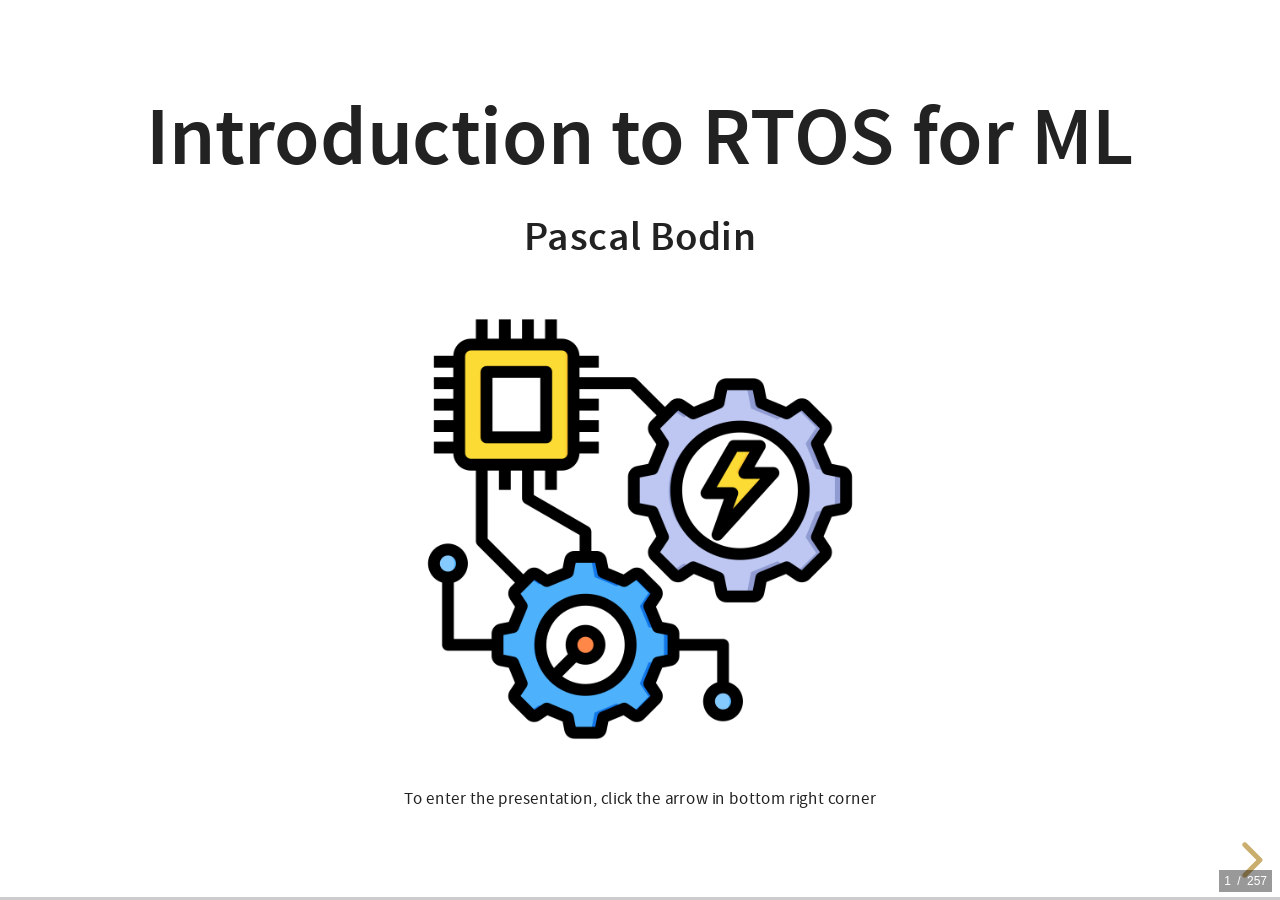
==== docs/index.html @ 7ac342cb "End concurrency section" ====
<!doctype html>
<html lang="en">

  <head>
    <meta charset="utf-8">
    <meta name="viewport" content="width=device-width, initial-scale=1.0, maximum-scale=1.0, user-scalable=no">

    <link rel="icon" href="favicon.ico">

    <title>RTOS for ML</title>

    <link rel="stylesheet" href="dist/reset.css">
    <link rel="stylesheet" href="dist/reveal.css">
    <link rel="stylesheet" href="dist/theme/pb.css">
    <link rel="stylesheet" href="pres-style.css">

    <!-- Theme used for syntax highlighted code -->
    <link rel="stylesheet" href="plugin/highlight/monokai.css">
  </head>

  <body>
    <div class="reveal">
      <div class="slides">

        <!-- -------------------- Preambule ---------------------------------------- -->
        
        <section>
          <h2>Introduction to RTOS for ML</h2>
          <h5>Pascal Bodin</h5>
          <img src="images/energy-system.png" height="350">
          <div class="pbverysmall">To enter the presentation, click the arrow in bottom right corner</div>
        </section>
        <section>
          <h3>Document history</h3>
          <table class="pbsmaller">
            <thead>
              <tr>
                <th>When</th>
                <th>What</th>
              </tr>
            </thead>
            <tbody>
              <tr>
                <td>20-Dec-2024</td>
                <td>Concurrency</td>
              </tr>
              <tr>
                <td>16-Dec-2024</td>
                <td>Interrupts, execution environments</td>
              </tr>
              <tr>
                <td>12-Dec-2024</td>
                <td>Floating-point arithmetic</td>
              </tr>
              <tr>
                <td>25-Oct-2024</td>
                <td>I<sup>2</sup>C</td>
              </tr>
              <tr>
                <td>22-Oct-2024</td>
                <td>Debugger, SPI</td>
              </tr>
              <tr>
                <td>17-Oct-2024</td>
                <td>UART section</td>
              </tr>
              <tr>
                <td>12-Sep-2024</td>
                <td>Full table of contents</td>
              </tr>
              <tr>
                <td>26-Aug-2024</td>
                <td>ADC section</td>
              </tr>
              <tr>
                <td>29-Jul-2024</td>
                <td>Introductory part</td>
              </tr>
            </tbody>
          </table>
        </section>
        
        <section>
          <h3>Licenses</h3>
          <h4>Presentation</h4>
            <p class="pbcenter"><a href="http://creativecommons.org/licenses/by-nc-sa/4.0/" target="_blank">
              Creative Commons Attribution-NonCommercial-ShareAlike 4.0 International License</a></p>
          <h4>Source code</h4>
            <p class="pbcenter"><a href="https://www.gnu.org/licenses/gpl-3.0.html#license-text"
                  target="_blank"">GNU General Public License v3</a></p>
        </section>
        <section>
          <h3>Credits</h3>
          <ul>
            <li><a target="_blank" href="https://github.com/hakimel/reveal.js">reveal.js</a> - Copyright (C)
              2020 Hakim El Hattab</li>
            <li><a href="https://www.flaticon.com/authors/freepik" title="Freepik" target="_blank">Freepik</a>
              from <a href="https://www.flaticon.com/" title="Flaticon" target="_blank">www.flaticon.com</a>
            </li>
            <li><a href="https://www.flaticon.com/free-icons/electricity" title="electricity icons"
                 target="_blank">Electricity icons created by Dewi Sari - Flaticon</a>
            </li>
          </ul>
        </section>
        
        <section>
          <h3>How to navigate</h3>
          <ul>
            <li>Use the right and left arrows (in bottom right corner)
            <li>Overview: press "O" letter - navigate with arrow keys - "ESC" or click on slide to exit</li>
            <li>Full screen: press "F" letter - "ESC" to exit</li>
          </ul>
        </section>

        <!-- -------------------- Contents ---------------------------------------- -->
        
        <section>
          <h3>Contents - 1/3</h3>
          <div class="pbcolumns">
            <div class="pbsmaller">
              <ul>
                <li><a href="#/foreword">Foreword</a></li>
                <li><a href="#/introduction">Introduction</a>
                  <ul>
                    <li><a href="#/hardwareProgress">Hardware progress</a></li>
                    <li><a href="#/embeddedApplications">Embedded applications</a></li>
                  </ul>
                </li>
                <li><a href="#/microcontrollerBoard">Microcontroller board</a>
                  <ul>
                    <li><a href="#/microcontrollerBoardReminders">Reminders</a></li>
                    <li><a href="#/microcontrollerArchitecture">Microcontroller</a></li>
                    <li><a href="#/boardArchitecture">Board architecture</a></li>
                    <li><a href="#/importantCharacteristics">Important characteristics</a></li>
                    <li><a href="#/someUcFamilies">Some µC families</a></li>
                  </ul>
                </li>
                <li><a href="#/softwareDevelopment1">Software development - introduction</a>
                  <ul>
                    <li><a href="#/crossDevelopment">Cross development</a></li>
                    <li><a href="#/exercise01Step1"><b>Practice: build and run an Hello World application</b></a></li>
                    <li><a href="#/debugging">Debugging</a></li>
                    <li><a href="#/exercise01Step2"><b>Practice: set a breakpoint</b></a></li>
                  </ul>
                </li>
                <li><a href="#/peripherals">Peripherals</a></li>
              </ul>
            </div>
            <div class="pbsmaller">
              <ul>
                <li><a href="#/interfacesPart1">Interfaces - part 1</a>
                  <ul>
                    <li><a href="#/gpioInterface">GPIO</a></li>
                    <li><a href="#/exercise02"><b>Practice: display button state changes</b></a></li>
                    <li><a href="#/exercise03"><b>Practice: make the red LED blink</b></a></li>
                  </ul>
                </li>
                <li><a href="#/fsm">Software development - design pattern</a>
                  <ul>
                    <li><a href="#/fsm">Finite State Machine</a></li>
                  </ul>
                </li>
                <li><a href="#/interfacesPart2">Interfaces - part 2</a>
                  <ul>
                    <li><a href="#/adcInterface">ADC</a></li>
                    <li><a href="#/exercise04"><b>Practice: convert an analog signal</b></a></li>
                    <li><a href="#/uartInterface">UART</a></li>
                    <li><a href="#/exercise05Step1"><b>Practice: send characters to the PC</b></a></li>
                    <li><a href="#/exercise05Step2"><b>Practice: echo received characters</b></a></li>
                    <li><a href="#/spiInterface">SPI</a></li>
                    <li><a href="#/exercise06"><b>Practice: get data from the inertial sensor</a></b></li>
                    <li><a href="#/i2cInterface">I<sup>2</sup>C</a></li>
                    <li><a href="#/exercise07"><b>Practice: get data from the temperature sensor</a></b></li>
                  </ul>
                </li>
              </ul>
            </div>
          </div>
        </section>
        
        <section>
          <h3>Contents - 2/3</h3>
          <div class="pbcolumns">
            <div class="pbsmaller">
              <ul>
                <li><a href="#/softwareDevelopmentPart2">Software development - part 2</a>
                  <ul>
                    <li><a href="#/floatingPoint">Floating-point arithmetic</a></li>
                    <li><a href="#/memoryCodeData">Memory: code and data</a></li>
                    <li><a href="#/memoryStorage">Memory: automatic/dynamic storage</a></li>
                    <li><a href="#/reset">How an application starts</a></li>
                    <li><a href="#/interrupts">Interrupts</a></li>
                    <li><a href="#/exercise08"><b>Practice: GPIO and interrupt</b></a></li>
                    <li><a href="#/exercise09"><b>Practice: timer and interrupt</b></a></li>
                    <li><a href="#/exercise10"><b>Practice: application and interrupts</b></a></li>
                    <li><a href="#/sleepModes">Sleep modes</a></li>
                  </ul>
                </li>
                <li><a href="part2.html" target="_blank">Execution environments</a>
                  <ul>
                    <li><a href="part2.html" target="_blank">Bare metal</a></li>
                    <li><a href="part2.html" target="_blank">RTOS</a></li>
                    <li><a href="part2.html" target="_blank">OS</a></li>
                  </ul>
                </li>
              </ul>
            </div>
            <div class="pbsmaller">
              <ul>
                <li><a href="part2.html" target="_blank">More about what an RTOS is</a></li>
                <li><a href="part2.html" target="_blank">Benefits</a></li>
                <li><a href="part2.html" target="_blank">Drawbacks</a></li>
                <li><a href="part2.html" target="_blank">Components</a></li>
                <li><a href="part2.html" target="_blank">Tasks</a>
                  <ul>
                    <li><a href="part2.html" target="_blank">What a task is and can do</a></li>
                    <li><a href="part2.html" target="_blank"><b>Practice: creating and starting one task</b></a></li>
                  </ul>
                </li>
              </ul>
            </div>
          </div>
        </section>

        <section>
          <h3>Contents - 3/3</h3>
          <div class="pbcolumns">
            <div class="pbsmaller">
              <ul>
                <li><a href="part2.html" target="_blank">Concurrency control</a>
                  <ul>
                    <li><a href="part2.html" target="_blank"><b>Practice: sharing data bug</b></a></li>
                    <li><a href="part2.html" target="_blank">Problem statement</a></li>
                    <li><a href="part2.html" target="_blank">Mutex</a></li>
                    <li><a href="part2.html" target="_blank"><b>Practice: shared structure and mutex</b></a></li>
                    <li><a href="part2.html" target="_blank">Priority inversion</a></li>
                    <li><a href="part2.html" target="_blank">Deadlock</a></li>
                    <li><a href="part2.html" target="_blank">Semaphore</a></li>
                    <li><a href="part2.html" target="_blank"><b>Practice: semaphore</b></a></li>
                  </ul>
                </li>
                <li><a href="part2.html" target="_blank">Communication</a>
                  <ul>
                    <li><a href="part2.html" target="_blank">Introduction</a></li>
                    <li><a href="part2.html" target="_blank">Queues</a></li>
                    <li><a href="part2.html" target="_blank"><b>Practice: using a queue</b></a></li>
                    <li><a href="part2.html" target="_blank">Queue: a useful tool</a></li>
                    <li><a href="part2.html" target="_blank"><b>Practice: time-stamped button presses</b></a></li>
                    <li><a href="part2.html" target="_blank"><b>Practice: a log server</b></a></li>
                  </ul>
                </li>
              </ul>
            </div>
            <div class="pbsmaller">
              <ul>
                <li><a href="part2.html" target="_blank">Concurrency: summary</a></li>
                <li>Time</li>
                <li>Memory allocation</li>
                <li>Middleware</li>
                <li><b>Practice: a non-trivial application</b></li>
              </ul>
            </div>
          </div>
        </section>
        
        <!-- -------------------- Foreword ---------------------------------------- -->
        
        <section id="foreword">
          <h2>Foreword</h2>
        </section>
        
        <section>
          <h3>Who am I?</h3>
          <ul>
            <li><a href="https://systev.com" target="_blank">
                Independent consultant and freelancer - connected devices</a> <br />
              <a href="https://baylibre.com/" target="_blank">
                <img src="images/logo_baylibre_rvb_400-300x104.png.webp" width="160"></a>
              &nbsp;
              <a href="https://www.connectedcycle.com" target="_blank">
                <img src="images/logo-connectedCycle.png"></a>
              &nbsp;
              <a href="https://www.ackl.io" target="_blank">
                <img src="images/logo-acklio.png"></a>
              &nbsp;
              <a href="https://www.ademe.fr/en/frontpage/" target="_blank">
                <img src="images/logoademe2020_gb_rvb.webp" height="100"></a>                                           
            </li>
            <li>Beforehand: software engineer, project leader, team manager, co-founder, technical expert</li>
            <li>
              Digital Equipement Corporation (DEC), McDonnell Douglas Informations Systems, Orange
            </li>
            <li>
              Co-founded (and closed) two companies
            </li>
            <li>First connected devices project: in 1990</li>
          </ul>
        </section>
        
        <section>
          <h3>More information</h3>
          <ul>
            <li><a href="https://fr.systev.com" target="_blank">Systev</a></li>
            <li><a href="https://www.linkedin.com/in/pascalbodin/" target="_blank">LinkedIn</a></li>
            <li><a href="https://github.com/PascalBod" target="_blank">GitHub</a></li>
            <li><a href="https://mastodon.world/@pascalb06" target="_blank">Matomo</a></li>
            <li><a href="https://twitter.com/pascalbod06" target="_blank">X</a></li>
          </ul>
        </section>
        
        <section>
          <h3>Needs of embedded ML applications</h3>
          <div class="r-stack">
            <div>
              <img src="images/mlNeeds-0.png" height="400">
            </div>
            <div>
              <img src="images/mlNeeds-1.png" height="400" class="fragment fade-in-then-out">
            </div>
          </div>
        </section>
        
        <section>
          <h4>Technical domains</h4>
          <img src="images/technicalDomains-1.png" height="150">
        </section>
        
        <section>
          <h4>Closer look - Computer Science</h4>
          <div class="r-stack">
            <div>
              <img src="images/technicalDomainsComputerScience-0.png" height="500">
            </div>
            <div>
              <img src="images/technicalDomainsComputerScience-1.png" height="500"
                   class="fragment fade-in-theen-out">
            </div>
          </div>
          <div class="pbverysmall">
            HAL: Hardware Abstraction Layer - RTOS: Real-Time Operating System
          </div>
        </section>
        
        <section>
            <h4>Closer look - Communication</h4>
            <div class="r-stack">
              <div>
                <img src="images/technicalDomainsCommunication-0.png" height="300">
              </div>
              <div>
                <img src="images/technicalDomainsCommunication-1.png" height="300"
                     class="fragment fade-in-then-out">
              </div>
            </div>
        </section>

        <section>
            <h4>Closer look - Electronics</h4>
            <div class="r-stack">
              <div>
                <img src="images/technicalDomainsElectronics-0.png" height="400">
              </div>
              <div>
                <img src="images/technicalDomainsElectronics-1.png" height="400"
                     class="fragment fade-in-then-out">
               </div>
            </div>
            <div class="pbverysmall">
              MCU: MicroController Unit
            </div>
        </section>

        <section>
          <h3>Summarizing:</h3>
          <p>Presentation goal is to introduce the specifics of software development
             for an embedded target, in the field of ML application development.</p>
          <div class="fragment">
            </br>
            <h3>Non-goal</h3>
            <ul>
              <li>How to develop (embedded) ML applications</li>            
            </ul>
          </div>
        </section>
        
        <!-- -------------------- Introduction ---------------------------------------- -->
        
        <section id="introduction">
          <h2>Introduction</h2>
        </section>
        <section id="hardwareProgress">
          <h3>Hardware progress</h3>
        </section>
        <section>
          <h4>1982 - Cray X-MP</h4>
          <img src="images/CRAY-X-MP-1-1.jpg" height="500">
          <div class="pbverysmall">Source: <a href="https://www.hpe.com/us/en/compute/hpc/cray.html"
                                              title="HPE" target="_blank">HPE</a></div>
        </section>
        <section>
          <ul>
            <li>World most powerful computer</li>
            <li>0.94 GFLOPS (giga floating-point operations per second)</li>
            <li>Price: around US$15 million (would be US$45 million in 2022)</li>
          </ul>
          <div class="pbverysmall">Sources: 
            <a href="https://www.hpe.com/us/en/compute/hpc/cray.html"
               title="HPE" target="_blank">HPE</a>
            <a href="https://www2.cisl.ucar.edu/ncar-supercomputing-history/cx"
               title="NCAR" target="_blank">NCAR</a>
          </div>                    
        </section>
        
        <section>
          <h4>2022 - iPhone 14</h4>
          <img src="images/iphone-14-model-unselect-gallery-2-202303_GEO_US.png" height="500">
          <div class="pbverysmall">Source: <a href="https://www.apple.com/iphone-14/" title="Apple"
                                              target="_blank">Apple</a></div>
        </section>
        
        <section>
          <ul>
            <li>A15 Bionic chip with 5-core GPU: 1.7 TFLOPS</li>
            <li>Price: US$800</li>
          </ul>
          <div class="pbverysmall">Sources: 
            <a href="https://www.apple.com/shop/buy-iphone/iphone-14"
               title="Apple" target="_blank">Apple</a>
            <a href="https://www.cpu-monkey.com/en/cpu-apple_a15_bionic_5_gpu"
               title="cpu-monkey" target="_blank">cpu-monkey</a>
          </div>
        </section>
        
        <section>
          <p>In 40 years:</p>
          <ul>
            <li>Processing power multiplied by around 1,700</li>
            <li>Cost divided by around 56,000</li>
          </ul>
          <div class="pbverysmall">
            (Beware: comparing processing power in a really correct way is more complex than simply looking at the two FLOPS values. But, anyway, this gives an idea.)
          </div>
        </section>
        <section>
          <p class="pbcenter">What do the years to come have in store?!</p>
        </section>
        <section id="embeddedApplications">
          <h3>Embedded applications</h3>
        </section>
        
        <section>
          <h4>1969 - The computer that made it possible to land on the Moon</h4>
          <img src="images/agc_dsky.jpg">
          <div class="pbverysmall">Source: <a href="http://klabs.org/history/history_docs/mit_docs/agc.htm"
                                              title="klabs.org" target="_blank">klabs.org</a></div>
        </section>
        <section>
          <ul>
            <li>Weight: aroung 32 kg (without the user interface)</li>
            <li>Power supply: 28 V CC - 70 W</li>
            <li>Permanent memory: 36 Kwords</li>
            <li>Erasable memory: 2 Kwords</li>
            <li>Clock: 1 MHz (83 kHz instruction cycle time)</li>
            <li>Simple operating system, with priority handling</li>
          </ul>
        </section>
        
        <section>
          <p class="pbcenter">Compared to current configurations:</p>
          <ul>
            <li>Very little memory</li>
            <li>Very little processing power</li>
          </ul>
          <p class="pbcenter">Yet it allowed to bring human beings to the Moon.</p>
        </section>
        
        <section>
          <p class="pbcenter">It's not because you don't have a lot of memory and processing power
            that you can't develop great applications &#x1F642;
          </p>
        </section>
        
        <section>
          <p class="pbcenter">A modern microcontroller with similar processing power:</p>
          <img src="images/pic18f47k42.png" height="100">
          <br />
          <ul>
            <li>Flash memory: 128 Ko</li>
            <li>RAM: 8 Ko</li>
            <li>Clock: up to 64 MHz</li>
            <li>Power consumption: 30 mW (microcontroller alone)</li>
            <li>Power consumption in sleep mode: 0,1 &mu;W</li>
            <li>Price: around US$3.00</li>
          </ul>
          <div class="pbverysmall">
            Note: this microcontroller is not radiation hardened, does not provide all required I/O, does
            not provide all required reliability mechanisms, etc.
          </div>
          <div class="pbverysmall">Source : <a href="https://www.microchip.com/wwwproducts/en/PIC18F47K42"
                                               title="Microchip" target="_blank">Microchip</a></div>
        </section>

        <!-- -------------------- Microcontroller board ---------------------------------------- -->
        
        <section id="microcontrollerBoard">
          <h3>Microcontroller board</h3>
        </section>
        
        <section id="microcontrollerBoardReminders">
          <h4>Reminders - Memory content retention</h4>
          <ul>
            <li>Volatile memory: content is lost when the system turns off - RAM</li>
            <li>Non-volatile memory: content is retained - Flash, EEPROM</li>
          </ul>
          <div class="pbverysmall">
          RAM: Random Access Memory - EEPROM: Electrically Erasable Programmable Read-Only Memory
          </div>
        </section>
        
        <section>
          <h4>Reminders - Memory hierarchy</h4>
          <p>From most rapid access to slowest access:</p>
          <ul>
            <li>Registers - inside the CPU</li>
            <li>Cache - inside and outside the CPU - usually not present in MCU</li>
            <li>Main memory</li>
            <li>Disk - magnetic or flash</li>
          </ul>
          <div class="pbverysmall">
          CPU: Central Processing Unit - MCU: MicroController Unit
          </div>
        </section>
        
        <section>
          <ul>
            <li>Registers: RAM</li>
            <li>Cache: RAM</li>
            <li>Main memory: RAM + flash</li>
          </ul>
        </section>
        
        <section id="microcontrollerArchitecture">
          <h4>Microcontroller</h4>
          <ul>
            <li>A computer in a chip:
              <ul>
                <li>Central Processing Unit (CPU)</li>
                <li>Read-only memory (Flash memory)</li>
                <li>Read/write memory (RAM - Random Access Memory)</li>
                <li>Clocks</li>
                <li>Energy management</li>
                <li>Peripherals and interfaces:
                  <ul>
                    <li>Analog I/O</li>
                    <li>Digital I/O</li>
                    <li>Timers</li>
                    <li>Serial interfaces</li>
                    <li>etc.</li>
                  </ul>
                </li>
              </ul>
            </li>
          </ul>
        </section>
        
        <section>
          <p>An example of MCU architecture:</p>
          <img src="images/mcuArchitecture.png">
        </section>
        
        <section id="boardArchitecture">
          <h4>Board architecture</h4>
          <img src="images/deviceArchitecture.png">
        </section>
        
        <section>
          <div class="row">
            <div class="column">
              <img src="images/deviceArchitecture.png">
            </div>
            <div class="column">
              <div class="r-stack">
                <div class="fragment fade-in-then-out">
                  <ul>
                    <li>Microcontroller
                      <ul>
                        <li>CPU + memory</li>
                        <li>Some peripherals (e.g. timers)</li>
                        <li>Interfaces (e.g. serial interfaces, GPIO)</li>
                      </ul>
                    </li>
                    <li>Power system</li>
                  </ul>
                </div>
                <div class="fragment fade-in-then-out">
                  <ul>
                    <li>Wireless communication
                      <ul>
                        <li>Optional</li>
                        <li>May be hosted by the microcontroller (Wi-Fi, Bluetooth, LoRa, etc.)
                      </ul>
                    </li>
                  </ul>
                </div>
                <div class="fragment fade-in-then-out">
                  <ul>
                    <li>Optionally:
                      <ul>
                        <li>Additional interfaces</li>
                        <li>Peripherals (e.g. sensors)</li>
                        <li>Positioning (e.g. GNSS)</li>
                        <li>User interface</li>
                        <li>Data storage</li>
                      </ul>
                    </li>
                  </ul>
                  <div class="pbverysmall">GNSS: Global Navigation Satellite System</div>
                </div>
                <div class="fragment fade-in_then-out">
                  <ul>
                    <li>Not depicted: optional, additional memory, outside of the microcontroller
                    </li>
                  </ul>
                </div>
              </div>
            </div>
          </div>
        </section>
        
        <section id="importantCharacteristics">
          <h4>Important board/microcontroller characteristics?</h4>
          <ul>
            <li>Depend on the target application!</li>
            <li>Example:
              <ul>
                <li>General Purpose Input/Output (GPIO)</li>
                <li>Serial links</li>
                <li>Serial buses (SPI, I2C, etc.)</li>
                <li>Analog to Digital Converters (ADC), Digital to Analog Converters (DAC)</li>
                <li>Analog blocks</li>
                <li>Instruction cycle time</li>
                <li>Memory (size, type, expandable...)</li>
                <li>Registers size (8/16/32 bits)</li>
                <li>Packaging</li>
                <li>etc.</li>
              </ul>
            </li>
          </ul>
        </section>
        
        <section>
          <h4>Other important characteristics: hardware tools</h4>
          <ul>
            <li>Development board</li>
            <li>Programmer, debugger</li>
            <li>Open source hardware</li>
          </ul>
        </section>
        
        <section>
          <h4>Other important characteristics: software tools</h4>
          <ul>
            <li>Cross-compilation toolchain</li>
            <li>Integrated Development Environment (IDE)</li>
            <li>Open source software</li>
          </ul>
        </section>
        
        <section>
          <h4>Other important characteristics: support</h4>
          <ul>
            <li>Professional support</li>
            <li>Active community (forums, examples...)</li>
          </ul>
        </section>
        
        <section id="someUcFamilies">
          <h4>Some common microcontroller families</h4>
        </section>
        
        <section>
          <h4>Arm</h4>
          <ul>
            <li>UK company created in 1990</li>
            <li><b>There isn't any Arm microcontroller</b></li>
            <li>Arm provides Intellectual Property (IP) blocks, under a licensing agreement</li>
            <li>Among these blocks: RISC microcontrollers cores</li>
            <li>For the IoT (low power, low cost): Cortex-M family</li>
          </ul>
          <div class="pbverysmall">RISC: Reduced Instruction Set Computer</div>
        </section>
        
        <section>
          <h4>Shipped processors</h4>
          <ul>
            <li>end 2020: 180 billions</li>
            <li>including 6.7 billions in Q4 2020</li>
            <li>including 4.4 billions of Cortex-M in Q4 2020</li>
          </ul>
          <div class="pbverysmall">Source: 
            <a href="https://www.arm.com/company/news/2021/02/arm-ecosystem-ships-record-6-billion-arm-based-chips-in-a-single-quarter"
               title="Arm" target="_blank">Arm</a>
          </div>
          <ul>
            <li>Sep-2022: more than 250 billions</li>
          </ul>
          <div class="pbverysmall">Source: 
            <a href="https://www.arm.com/company/news/2023/02/arm-announces-q3-fy22-results"
               title="Arm" target="_blank">Arm</a>
          </div>
          <p>Arm processor architecture is more popular than any other architecture.</p>
        </section>
        
        <section>
          <p class="pbcenter">Some Cortex-M licensees:</p>
          <ul>
            <li><a href="https://www.infineon.com/cms/en/product/microcontroller/"
                   target="_blank">Infineon</a></li>
            <li><a href="https://www.microchip.com/en-us/products/microcontrollers-and-microprocessors/32-bit-mcus/pic32-32-bit-mcus/pic32cm-mc"
                   target="_blank">Microchip</a></li>
            <li><a href="https://www.nordicsemi.com/Products"
                   target="_blank">Nordic Semiconductor</a></li>
            <li><a href="https://www.nxp.com/products/processors-and-microcontrollers/arm-microcontrollers:ARM-MICROCONTROLLERS"
                   target="_blank">NXP Semiconductors</a></li>
            <li><a href="https://www.renesas.com/eu/en/products/microcontrollers-microprocessors/ra-cortex-m-mcus"
                   target="_blank">Renesas</a></li>
            <li><a href="https://www.silabs.com/"
                   target="_blank">Silicon Labs</a></li>
            <li><a href="https://www.st.com/en/microcontrollers-microprocessors/stm32-32-bit-arm-cortex-mcus.html"
                   target="_blank">STMicroelectronics</a></li>
            <li><a href="https://www.ti.com/microcontrollers-mcus-processors/microcontrollers/arm-based-microcontrollers/overview.html"
                   target="_blank">Texas Instruments</a></li>
            <li>etc.</li>
          </ul>
        </section>
        
        <section>
          <h4>Arm cores</h4>
          <div class="r-stack">
            <div>
              <img src="images/armProcessorFamily.png" height="500">
            </div>
            <div class="fragment fade-in-then-out">
              <img src="images/armProcessorFamilyCortexM.png" height="500">
            </div>
          </div>
          <div class="pbverysmall">
            Diagram a little bit old (2017) - new models are available
          </div>
          <div class="pbverysmall">Source: <a
                                             href="https://community.arm.com/cn/b/blog/posts/2017-cortex-m-whitepaper-english"
                                             title="Cortex-M for Beginners" target="_blank">Cortex-M for Beginners</a></div>
        </section>
        
        <section>
          <h4>Instruction sets</h4>
          <img src="images/armProcessorFamilyCortexMInstructions.png" height="500">
          <div class="pbverysmall">Source: <a
                                             href="https://community.arm.com/cn/b/blog/posts/2017-cortex-m-whitepaper-english"
                                             title="Cortex-M for Beginners" target="_blank">Cortex-M for Beginners</a></div>
        </section>
        
        <section>
          <h4>Provided elements</h4>
          <img src="images/armCortexMArchitecture.png" height="500">
          <div class="pbverysmall">Source: <a
                                             href="https://community.arm.com/cn/b/blog/posts/2017-cortex-m-whitepaper-english"
                                             title="Cortex-M for Beginners" target="_blank">Cortex-M for Beginners</a></div>
        </section>
        
        <section>
          <h4>Example: STMicroelectronics - STM32 family</h4>
        </section>
        
        <section>
          <img src="images/STM32Series.png" height="600">
          <div class="pbverysmall">Source: <a
                                             href="https://www.st.com/en/microcontrollers-microprocessors/stm32-32-bit-arm-cortex-mcus.html"
                                             title="STMicroelectronics" target="_blank">STMicroelectronics</a></div>
        </section>
        
        <section>
          <h4>STM32L073RZ</h4>
        </section>
        
        <section>
          <img src="images/stm32l073xz_192k-medium.jpg">
          <div class="pbverysmall">Source: <a
                                             href="https://www.st.com/en/microcontrollers-microprocessors/stm32l073rz.html"
                                             title="STMicroelectronics" target="_blank">STMicroelectronics</a></div>
        </section>
        
        <section>
          <img src="images/stm32l073rz.png" height="600">
          <div class="pbverysmall">Source: <a
                                             href="https://www.st.com/en/microcontrollers-microprocessors/stm32l073rz.html#documentation"
                                             title="STMicroelectronics" target="_blank">STMicroelectronics</a></div>
        </section>
        
        <section>
          <ul>
            <li>Price: US$6.95 (unit) - US$2.66 (10,000)</li>
          </ul>
        </section>
        
        <section>
          <h5>Development board</h5>
          <img src="images/nucleo-l073rg.png">
          <p class="pbcenter">Price: US$13</p>
          <div class="pbverysmall">Source: <a
                                             href="https://www.st.com/content/st_com/en/products/evaluation-tools/product-evaluation-tools/mcu-mpu-eval-tools/stm32-mcu-mpu-eval-tools/stm32-nucleo-boards/nucleo-l073rz.html"
                                             title="STMicroelectronics" target="_blank">STMicroelectronics</a></div>
        </section>
        
        <section>
          <h4>STM32WL55</h4>
        </section>
        
        <section>
          <img src="images/stm32wlOverview.jpeg">
          <div class="pbverysmall">Source: <a
                                             href="https://www.st.com/content/st_com/en/products/microcontrollers-microprocessors/stm32-32-bit-arm-cortex-mcus/stm32-wireless-mcus/stm32wl-series.html"
                                             title="STMicroelectronics" target="_blank">STMicroelectronics</a></div>
        </section>
        <section>
          <img src="images/stm32wl55Architecture.png" height="600">
          <div class="pbverysmall">Source: <a
                                             href="https://www.st.com/content/st_com/en/products/microcontrollers-microprocessors/stm32-32-bit-arm-cortex-mcus/stm32-wireless-mcus/stm32wl-series.html"
                                             title="STMicroelectronics" target="_blank">STMicroelectronics</a></div>
        </section>
        
        <section>
          <ul>
            <li>Price: US$9.25 (unit) - US$4.54 (10,000)</li>
          </ul>
        </section>
        
        <section>
          <h5>Development board</h5>
          <img src="images/nucleowl55jc.jpg" height="400">
          <p class="pbcenter">US$42</p>
          <div class="pbverysmall">Source: <a
                                             href="https://www.st.com/content/st_com/en/products/evaluation-tools/product-evaluation-tools/mcu-mpu-eval-tools/stm32-mcu-mpu-eval-tools/stm32-nucleo-boards/nucleo-wl55jc.html"
                                             title="STMicroelectronics" target="_blank">STMicroelectronics</a></div>
        </section>
        
        <section>
          <h4>Example: Silicon Labs - EFR32 family</h4>
        </section>

        <section>
          <img src="images/siliconLabsWirelessProducts.png">
          <div class="pbverysmall">Source: 
            <a
              href="https://www.silabs.com/products"
              title="Silicon Labs Wireless SoCs"
              target="_blank">Silicon Labs Wireless SoCs</a></div>
        </section>
        
        <section>
          <ul>
            <li>Bluetooth: EFR32BG21, EFR32BG22, EFR32BG24, EFR32BG26, EFR32BG27</li>
            <li>Wi-Fi: SiWx915, SiWx917, RS9116, WF200</li>
            <li>Thread: EFR32MG12, EFR32MG13, EFR32MG21, EFR32MG24</li>
            <li>Etc.</li>
          </ul>
        </section>
        
        <section>
          <h4>EFR32MG24</h4>
        </section>
        
        <section>
          <img src="images/efr32mg24-functional-diagram.png">
          <div class="pbverysmall">Source: 
            <a
              href="https://www.silabs.com/documents/public/data-sheets/efr32mg24-datasheet.pdf"
              title="EFR32MG24 Datasheet"
              target="_blank">EFR32MG24 Datasheet</a></div>
        </section>
        
        <section>
          <ul>
            <li>Price: around US$7 (unit)</li>
          </ul>
        </section>
        
        <section>
          <h5>Development board</h5>
          <img src="images/efr32bg24-dev-kit.png" height="400">
          <p class="pbcenter">US$79</p>
          <div class="pbverysmall">Source: 
            <a
              href="https://www.silabs.com/documents/public/user-guides/ug524-brd2601b-user-guide.pdf"
              title="xG24 Dev Kit User's Guide" 
              target="_blank">xG24 Dev Kit User's Guide</a></div>
        </section>
        
        <section>
          <h4>Espressif - ESP family</h4>
          <img src="images/Espressif_Standard_Logo_CN_Horizontal.png" width="160"">
        </section>
        
        <section>
          <h4>Espressif family</h4>
          <ul class="pbsmaller">
            <li>ESP32-P Series - high-power RISC-V dual-core + low-power single-core</li>
            <li>ESP32-S Series - Xtensa LX7 dual-cor or single-core - Wi-Fi, BLE</li>
            <li>ESP32-C Series - RISC-V dual-core or single-core - Wi-Fi (2.4 GHz / 5 GHz), BLE, IEEE 802.15.4</li>
            <li>ESP32-H Series - RISC-V single-core</li>
            <li>ESP32 Series - Xtensa LX6 dual-core or single-core - Wi-Fi, Bluetooth, BLE</li>
          </ul>
          <div class="pbverysmall">
          BLE: Bluetooth Low Energy
          </div>
          <div  class="pbverysmall">
          IEEE 802.15.4: physical layer and MAC layer for Zigbee, 6LowPAN, Thread, Matter, etc.
          </div>
          <div class="pbverysmall">Source: <a
                                             href="https://www.espressif.com/en/products/socs"
                                             title="Espressif" target="_blank">Espressif</a>
          </div>
        </section>
        
        <section>
          <h4>ESP32-C6FH4</h4>
          <img src="images/esp32c6-functionalBlockDiagram.png" height="550">
          <div class="pbverysmall">Source: 
               <a href="https://www.espressif.com/sites/default/files/documentation/esp32-c6_datasheet_en.pdf"
                  title="ESP32-C6 Datasheet" target="_blank">ESP32-C6 Datasheet</a>
          </div>
        </section>
        
        <section>
          <h4>Some of the features</h4>
          <ul>
            <li>High-power RISC-V processor - clock up to 160 MHz</li>
            <li>Low-power RISC-V processor - clock up to 20 MHz</li>
            <li>L1 cache: 32 KB</li>
            <li>ROM: 320 KB</li>
            <li>Hig-power SRAM: 512 KB</li>
            <li>Low-power SRAM: 16 KB</li>
            <li>Flash: 4 MB</li>
          </ul>
        </section>
        
        <section>
          <ul>
            <li>Price: US$2.05</li>
          </ul>
        </section>
        
        <section>
          <h5>Development board</h5>
          <img src="images/esp32c6-devkitm-1-isometric.png" height="300">
          <div class="pbverysmall">Source: 
               <a href="https://docs.espressif.com/projects/esp-dev-kits/en/latest/esp32c6/esp32-c6-devkitm-1/user_guide.html"
                  title="ESP32-C6-DevKitM-1" target="_blank">ESP32-C6-DevKitM-1</a></div>
        </section>

        <section>
          <ul>
            <li>Price: US$7.96</li>
          </ul>
        </section>
        
        <!-- -------------------- Software development - introduction ---------------------------------------- -->
        
        <section id="softwareDevelopment1">
          <h3>Software development - introduction</h3>
        </section>
        
        <section id="crossDevelopment">
          <h4>Cross development</h4>
          <img src="images/crossDevEfr32bg24.png">
          <div class="pbverysmall">Icons made by 
            <a href="https://www.flaticon.com/authors/freepik"
               title="Freepik" target="_blank">Freepik</a> from 
            <a href="https://www.flaticon.com/"
               title="Flaticon" target="_blank">www.flaticon.com</a></div>
        </section>
        
        <section>
          <h4>Reminders</h4>
        </section>

        <section>
          <h4>Usual development</h4>
          <div class="r-stack">
            <div class="fragment fade-out" data-fragment-index="0">
              <img src="images/build1.png">
            </div>
            <div class="fragment fade-in-then-out" data-fragment-index="0">
              <img src="images/build2.png">
            </div>
            <div class="fragment fade-in-then-out">
              <img src="images/build3.png">
            </div>
            <div class="fragment fade-in-then-out">
              <img src="images/build4.png">
            </div>
            <div class="fragment fade-in-then-out">
              <p class="pbcenter">Then you run the executable file.</p>
            </div>
          </div>
        </section>
        
        <section>
          <p class="pbcenter"><b>Toolchain</b>: compiler + linker + other utilities</p>
        </section>
        
        <section>
          <h4>Cross development for microcontroller board</h4>
          <div class="r-stack">
            <div class="fragment fade-out" data-fragment-index="0">
              <img src="images/build5.png">
            </div>
            <div class="fragment fade-in-then-out" data-fragment-index="0">
              <img src="images/transferExecutable.png">
            </div>
          </div>
        </section>
        
        <section>
          <p>Transferring the executable file to the microcontroller board can be done in several ways:</p>
          <ul>
            <li>Over a debug interface</li>
            <li>Over a serial link while the microcontroller runs a <em>bootloader</em></li>
            <li>Over a wireless connection while the microcontroller runs a <em>bootloader</em></li>
            <li>Etc.</li>
          </ul>
        </section>
        
        <section>
          <h4>Debugging</h4>
          <ul>
            <li>The development computer can control the execution of the application running in the microcontroller</li>
            <li>Requires a debug interface on the microcontroller board and a serial link</li>
          </ul>
        </section>
        
        <section>
          <ul>
            <li>Every microcontroller manufacturer: full development environnement</li>
            <li>Often free</li>
            <li>Often based on Open Source software (Eclipse, gcc, openOCD, etc.)</li>
          </ul>
        </section>
        
        <!-- -------------------- Exercise 01 - step 1: Hello World ---------------------------------------- -->
        
        <section id="exercise01Step1">
          <h3>Exercise 01</h3>
          <p>Build and run an <em>Hello World</em> application for the EFR32xG24 Dev Kit</p>
        </section>
        
        <section>
          <h4>EFR32MG24</h4>
          <img src="images/efr32mg24-functional-diagram.png">
          <div class="pbverysmall">Source: 
            <a
              href="https://www.silabs.com/documents/public/data-sheets/efr32mg24-datasheet.pdf"
              title="EFR32MG24 Datasheet"
              target="_blank">EFR32MG24 Datasheet</a></div>
        </section>
        
        <section>
          <h4>xG24 Dev Kit</h4>
          <img src="images/efr32bg24-dev-kit-annotated-photo.png" height="400">
          <div class="pbverysmall">Source: 
            <a
              href="https://www.silabs.com/documents/public/user-guides/ug524-brd2601b-user-guide.pdf"
              title="xG24 Dev Kit User's Guide" 
              target="_blank">xG24 Dev Kit User's Guide</a></div>
        </section>
        
        <section>
          <h4>Reference documentation</h4>
          <ul>
            <li>Microcontroller:
              <ul>
                <li><a href="https://www.silabs.com/documents/public/data-sheets/efr32mg24-datasheet.pdf"
                       target="_blank">
                  EF32MG24 Wireless SoC Family Data Sheet (132 pages)</a></li>
                <li><a href="https://www.silabs.com/documents/public/reference-manuals/efr32xg24-rm.pdf"
                       target="_blank">
                  EFR32xG24 Wireless SoC Reference Manual (1152 pages)</a></li>
              </ul>
            </li>
            <li>Board:
              <ul>
                <li><a href="https://www.silabs.com/documents/public/user-guides/ug524-brd2601b-user-guide.pdf"
                       target="_blank">
                  xG24 Dev Kit User's Guide</a></li>
                <li><a href="https://www.silabs.com/documents/public/schematic-files/BRD2601B-A01-schematic.pdf"
                       target="_blank">
                  Schematic - Revision A01</a></li>
              </ul>
            </li>
            <li>Sofware:
              <ul>
                <li><a href="https://docs.silabs.com/" target="_blank">Developer Documentation</a>:
                  <ul>
                    <li><a href="https://docs.silabs.com/simplicity-studio-5-users-guide/latest/ss-5-users-guide-overview/"
                           target="_blank"">Simplicity Studio 5 User's Guide</a></li>
                    <li><a href="https://docs.silabs.com/gecko-platform/5.0.1/platform-overview/"
                           target="_blank">Platform (SDK)</a></li>
                  </ul>
                </li>
              </ul>
            </li>
          </ul>
        </section>
        
        <section>
          <h4>Development environments</h4>
          <p>Several possibilities:</p>
          <ul>
            <li>Simplicity Studio v5 (SSv5) - based upon Eclipse IDE</li>
            <li>VS Code + extension</li>
            <li>...</li>
          </ul>
          <p class="fragment">We will use SSv5.</p>
        </section>
        
        <section>
          <h4>SSv5</h4>
          <div class="r-stack">
            <div class="fragment fade-out" data-fragment-index="0">
              <img src="images/efr3232DevEnvironmentWithoutCallouts.png">
            </div>
            <div class="fragment fade-in-then-out" data-fragment-index="0">
              <img src="images/efr3232DevEnvironmentCallouts1.png">
            </div>
          </div>
        </section>
        
        <section>
          <h4>Exercise 01 - step 1</h4>
          <ul>
            <li>Using <em>git</em>, clone the <a href="https://github.com/PascalBod/RTOS-presentation"
                                          target="_blank">
              <code>RTOS-presentation</code> GitHub repository</a></li>
            <li>Follow the instructions provided by the 
                <a href="https://github.com/PascalBod/RTOS-presentation/blob/main/exercises/01-HelloWorld-step1/README.md"
                   target="_blank"><code>RTOS-presentation/exercises/01-HelloWorld-step1/README.md</code></a>
                file.</li>
          </ul>
        </section>
        
        <!-- -------------------- Software development - introduction > debugging ------------------------- -->
        
        <section id="debugging">
          <h4>Debugging</h4>
          <p><em>Debugging:</em> process of finding the root cause of a bug.</p>
          <p class="fragment">Always try to reduce time devoted to debugging. How to do this is not part
             of this course, even if it contains some related information.</p>
        </section>
        
        <section>
          <h4>Generic architecture</h4>
          <img src="images/debuggingArchitecture.png">
        </section>
        
        <section>
          <ul>
            <li>Microcontroller controlled by the debug probe</li>
            <li class="fragment">JTAG: an industry standard, initially developped for verifying printed circuit boards (PCB)</li>
            <li class="fragment">SWD: an Arm standard, fully debug oriented</li>
            <li class="fragment">Debug probe controlled by the debugger server</li>
            <li class="fragment">Debugger client used to send commands: run, pause, step, set breakpoint, etc.</li>
          </ul>
        </section>
        
        <section>
          <p>For most of the dev boards, a simple probe is part of the board:</p>
          <img src="images/onBoardDebugger.png">
        </section>
        
        <!-- -------------------- Exercise 01 - step 2: breakpoint ---------------------------------------- -->
        
        <section id="exercise01Step2">
          <h4>Exercise 01 - step 2</h4>
          <ul>
            <li>Follow the instructions provided by the 
                <a href="https://github.com/PascalBod/RTOS-presentation/blob/main/exercises/01-HelloWorld-step2/README.md"
                   target="_blank"><code>RTOS-presentation/exercises/01-HelloWorld-step2/README.md</code></a>
                file.</li>          
            </ul>
        </section>
        
        <!-- -------------------- Peripherals ---------------------------------------- -->
        
        <section id="peripherals">
          <h3>Peripherals</h3>
        </section>

        <section>
          <p><b>Peripheral</b>: a piece of equipment that can be connected to the microcontroller
             or to the microcontroller board.</p>
        </section>
        
        <section>
          <h4>Sensors</h4>
          <ul>
            <li>Pressure</li>
            <li>Temperature</li>
            <li>Light level</li>
            <li>Magnetic field</li>
            <li>Gas flow</li>
            <li>Tilt</li>
            <li>Acceleration</li>
            <li>Contact</li>
            <li>etc.</li>
          </ul>
        </section>

        <section>
          <h4>Actuators</h4>
          <ul>
            <li>Relay</li>
            <li>Motor</li>
            <li>Stepper motor</li>
            <li>Servomotor</li>
            <li>etc.</li>
          </ul>
        </section>

        <section>
          <h4>Other peripherals</h4>
          <ul>
            <li>Printer</li>
            <li>Display</li>
            <li>OBD connector (On-Board Diagnostics)</li>
            <li>RFID tag reader</li>
            <li>Computer (!)</li>
            <li>etc.</li>
          </ul>
        </section>
        
        <!-- -------------------- Interfaces - part 1 ------------------------------------- -->
        
        <section id="interfacesPart1">
          <h3>Interfaces - part 1</h3>
        </section>
        
        <section>
          <p><b>Interface</b>: a means (hardware and software) of connecting a peripheral to the microcontroller or 
             to the microcontroller board.</p>
        </section>
        
        <!-- -------------------- Interfaces > GPIO ---------------------------------------- -->
        
        <section id="gpioInterface">
          <h4>GPIO (General Purpose digital Input Output)</h4>
          <ul>
            <li>Microcontroller pin which can handle a digital value: 0 or 1</li>
            <li class="fragment">Signal voltage for bit value 0 is 0 V</li>
            <li class="fragment">Signal voltage for bit value 1 depends on microcontroller. Usually: supply voltage (e.g. 3.3 V)</li>
            <li class="fragment">Can be configured either as an input or as an output (with different modes)</li>
          </ul>
        </section>
        
        <section>
          <ul>
            <li>On a microcontroller: usually several "ports" of GPIOs</li>
            <li>Ports are labelled, by a letter or by a number</li>
            <li>In a given port, each GPIO is numbered</li>
          </ul>
          <p>For instance: PA00 to PA07, PB00 to PB03, PC00 to PC09 and PD00 to PD05.</p>
        </section>
        
        <section>
          <h4>GPIO as an output</h4>
          <div class="row">
            <div class="column">
              <img src="images/interfacesGpioOutput01.png" height="400">
            </div>
            <div class=column>
              <ul>
                <li class="fragment">When PD02 is at 1 (i.e. VMCU), the LED is off, as no current can flow through it</li>
                <li class="fragment">When PD02 is at 0 (i.e. 0 V), the LED is on, as some current can flow through it</li>
              </ul>
              <p class="fragment">Easy, isn't it? &#x1F642;</p>
            </div>
          </div>
          <div class="pbsmaller">Note: component references are taken from the Dev Kit board.</div>
          <div class="pbverysmall">EDA (Electronic Design Automation) tool: <a href="https://www.kicad.org/" title="KiCad" target="_blank">
               KiCad</a></div>
        </section>
        
        <section>
          <h4>Physical world has some constraints - 1/2</h4>
          <div class="row">
            <div class="column">
              <img src="images/interfacesGpioOutput01.png" height="400">
            </div>
            <div class="column">
              <ul>
                <li>Current through the LED should not be greater than a value depending on the LED (for instance: 1.5 mA)</li>
                <li class="fragment">A resistor in series with the LED can limit the current. Resistor value is given by Ohm's law: 
             <code>R137 = VMCU / Imax</code></li>
                <li class="fragment">We have <code>VMCU = 3.3 V</code> and decide on <code>Imax = 1.5 mA</code></li>
                <li class="fragment">&rArr; <code>R137 = 2.2 k&#8486;</code></li>
              </ul>
            </div>
          </div>
        </section>
        
        <section>
          <h4>Physical world has some constraints - 2/2</h4>
          <p>The LED current flows into the microcontroller. A GPIO can't accept more than a given value 
             (provided by the microcontroller data sheet).</p>
          <p class="fragment">For the EFR32MG24, maximum value is 50 mA. As R137 limits the current to 1.5 mA, we are OK.</p>
          <p class="fragment">Another limit: total maximum value for all GPIO pins. For the EFR32MG24: 200 mA.</p>
          <p class="fragment">Note: the GPIO is configured as an output, but the current flows INTO the microcontroller.</p>
        </section>
        
        <section>
          <h4>GPIO as an input - 1/5</h4>
          <div class="row">
            <div class="column">
              <img src="images/interfacesGpioInput01.png" height="400">
            </div>
            <div class=column>
              <ul>
                <li class="fragment">When the switch is closed, PB02 is set to 0 (GND = 0 V)</li>
                <li class="fragment">When the switch is open, PB02 is not set. It is "floating"</li>
              </ul>
              <p class="fragment">How to set PB02 to 1 when the switch is open?</p>
            </div>
          </div>
          <div class="pbsmaller">Note: component references are taken from the Dev Kit board.</div>
          <div class="pbverysmall">EDA (Electronic Design Automation) tool: <a href="https://www.kicad.org/" title="KiCad" target="_blank">
               KiCad</a></div>
        </section>

        <section>
          <h4>GPIO as an input - 2/5</h4>
          <div class="row">
            <div class="column">
              <img src="images/interfacesGpioInput02.png" height="400">
            </div>
            <div class=column>
              <ul>
                <li>R140 ensures that PB02 is set to 1 when the switch is open</li>
                <li class="fragment">It is named <em>pullup resistor</em></li>
                <li class="fragment">The resistor value is large enough to get a low current through it (but beware: it is not null)</li>
                <li class="fragment">If the switch was connected to VMCU instead of GND, we would use a <em>pulldown resistor</em></li>
              </ul>
            </div>
          </div>
          <div class="pbverysmall">EDA (Electronic Design Automation) tool: <a href="https://www.kicad.org/" title="KiCad" target="_blank">
               KiCad</a></div>
        </section>

        <section>
          <h4>GPIO as an input - 3/5</h4>
          <div class="row">
            <div class="column">
              <img src="images/interfacesGpioInput03.png" height="400">
            </div>
            <div class=column>
              <ul>
                <li>The <a href="https://www.silabs.com/documents/public/schematic-files/BRD2601B-A01-schematic.pdf"
                       target="_blank">board schematic</a> shows an additional resistor, R141. What is its purpose?</li>
                <li class="fragment">If the GPIO was configured as an output (bug), set to 1, and the switch was closed: short-circuit</li>
                <li class="fragment">R141 limits the current in such a case</li>
              </ul>
            </div>
          </div>
          <div class="pbverysmall">EDA (Electronic Design Automation) tool: <a href="https://www.kicad.org/" title="KiCad" target="_blank">
               KiCad</a></div>
        </section>

        <section>
          <h4>GPIO as an input - 4/5</h4>
          <div class="row">
            <div class="column">
              <img src="images/interfacesGpioInput04.png" height="400">
            </div>
            <div class=column>
              <ul>
                <li>The <a href="https://www.silabs.com/documents/public/schematic-files/BRD2601B-A01-schematic.pdf"
                       target="_blank">board schematic</a> shows a capacitor, C142. What is its purpose?</li>
              </ul>
            </div>
          </div>
          <div class="pbverysmall">EDA (Electronic Design Automation) tool: <a href="https://www.kicad.org/" title="KiCad" target="_blank">
               KiCad</a></div>
        </section>
        
        <section>
          <h4>What really happens when closing a switch</h4>
          <img src="images/0059-Switch_Debouncing_Figure_1.webp" height="300">
          <p class="pbcenter">Vertical: 1 V / division - Horizontal: 1 ms / division</p>
          <div class="pbverysmall">Source: <a href="https://circuitcellar.com/resources/quickbits/switch-debouncing/" title="circuit cellar" 
               target="_blank">
               circuit cellar</a></div>
        </section>
        
        <section>
          <h4>GPIO as an input - 5/5</h4>
          <div class="row">
            <div class="column">
              <img src="images/interfacesGpioInput04.png" height="400">
            </div>
            <div class=column>
              <ul>
                <li>C142 "fills in" the gaps / filters out the highest frequencies</li>
                <li class="fragment">&rArr; <em>debouncing</em></li>
                <li class="fragment">Debouncing can also be done in software</li>
              </ul>
            </div>
          </div>
          <div class="pbverysmall">EDA (Electronic Design Automation) tool: <a href="https://www.kicad.org/" title="KiCad" target="_blank">
               KiCad</a></div>
        </section>
        
        <section>
          <h4>Voltage and current adaptation</h4>
          <p>If peripheral voltage is different from microcontroller voltage, or if it requires
             more current than what the microcontroller can provide, or if regulations require 
             some specific protections, adaptation is required:</p>
          <ul>
            <li>Optocoupler</li>
            <li>Relay</li>
            <li>Etc.</li>
          </ul>
        </section>
        
        <section>
          <h4>GPIO and ML application</h4>
          <ul>
            <li>Start/stop a task on a contact closure:
              <ul>
                <li>Start processing a video stream when a door opens</li>
                <li>Start converting and processing analog data when an engine starts</li>
                <li>Etc.</li>
              </ul></li>
            <li>Activate a peripheral:
              <ul>
                <li>Start an alarm siren when an unknown person enters a room</li>
                <li>Stop a conveyor belt when a problem is detected</li>
                <li>Etc.</li>
              </ul></li>
          </ul>
        </section>
        
        <!-- -------------------- Practice: GPIO Input ---------------------------------------- -->
        
        <section id="exercise02">
          <h4>Exercise 02</h4>
          <p>Display a message when a button is pushed or released</p>
          <ul>
            <li>Follow the instructions provided by the 
                <a href="https://github.com/PascalBod/RTOS-presentation/blob/main/exercises/02-GpioInput/README.md"
                   target="_blank""><code>RTOS-presentation/exercises/02-GpioInput/README.md</code></a>
                file.</li>
          </ul>
        </section>
        
        <!-- -------------------- Practice: GPIO Output ---------------------------------------- -->

        <section id="exercise03">
          <h4>Exercise 03</h4>
          <p>Make a LED blink</p>
          <ul>
            <li>Follow the instructions provided by the 
                <a href="https://github.com/PascalBod/RTOS-presentation/blob/main/exercises/03-GpioOutput/README.md"
                   target="_blank""><code>RTOS-presentation/exercises/03-GpioOutput/README.md</code></a>
                file.</li>
          </ul>
        </section>
        
        <!-- ---------- Software development - design pattern > Finite State Machine ---------- -->
        
        <section id="fsm">
            <h3>Software development - design pattern</h3>
            <h4>Finite State Machine (FSM)</h4>
        </section>
        
        <section>
          <h4>Finite State Machine</h4>
		  <ul>
            <li>Abstract machine having a finite number of states</li>
            <li>At a given time, is in one state</li>
            <li>Entering a new state (transition) is caused by an event</li>
            <li>A condition may guard a transition</li>
            <li>Processing is performed when transitioning</li>
          </ul>
          <p class="pbcenter">Also named Finite State Automaton (FSA)</p>
        </section>
        
        <section>
          <p>A way to depict an FSM:</p>
          <img src="images/fsm.png">
        </section>
        
        <section>
          <h4>Example: a message receiver</h4>
          <p>A computer needs to send text messages to another computer. The two computers
             are connected by a link with the following properties:</p>
          <ul>
            <li>Reliable (every sent byte is received, without error)</li>
            <li>In order</li>
          </ul>
          <div class="fragment">
            <p>Every message is formatted as follows:</p>
            <ul>
              <li>Starts with the ASCII character STX (0x02)</li>
              <li>Ends with the ASCII character ETX (0x03)</li>
              <li>Message body contains alphanumeric characters (letters and numbers) only</li>
              <li>Message body contains a maximum of 255 characters</li>
            </ul>
          </div>
        </section>
        
        <section>
          <p>Possible FSM waiting for a full message:</p>
          <img src="images/messageReceiverFsm.png">
        </section>

        <section>
          <p>A possible implementation:</p>
          <pre><code data-trim data-noescape>
						current_state = WAIT_STX;

						while (true) {

							c = get_character();

							switch (current_state) {
							case WAIT_STX:
								if (c == STX) {
								  body_length = 0
									current_state = WAIT_ETX;
									break;
								}
								// At this stage, other character, stay in this state.
								break;
							case WAIT_ETX:
								if (c != ETX) {
								  if (body_length < 255) {
								    // TODO: store received byte.
								    body_length++;
								    // Stay in same state.
								    break;
								  }
								  // At this stage, body_length >= 255.
								  // TODO: signal error.
								  current_state = WAIT_STX;
								  break;
								}
								// At this stage, ETX.
								current_state = WAIT_STX;
								break;
							default:
								signal_error(UNKNOWN_STATE);
								current_state = WAIT_STX;
							}
						}
		  </code></pre>
		</section>

        <!-- -------------------- Interfaces - part 2 ---------------------------------------- -->
        
        <section id="interfacesPart2">
          <h3>Interfaces - part 2</h3>
        </section>
        
        <!-- -------------------- Interfaces > ADC ---------------------------------------- -->
        
        <section id="adcInterface">
          <h4>ADC (Analog to Digital Converter)</h4>
          <ul>
            <li>In the physical world: an analog signal is continuous in time and in amplitude</li>
            <li class="fragment">In a computer: data is discrete in time and in amplitude</li>
            <li class="fragment">ADC: transforms an analog signal into (a sequence of) data</li>
          </ul>
        </section>
        
        <section>
          <img src="images/adc.png">
        </section>
        
        <section>
          <p><em>Quantization:</em> maps a continuous set of values to a finite set of values</p>
          <ul>
            <li>With 4 bits: 16 values</li>
            <li>With 12 bits: 4096 values</li>
            <li>With 15 bits: 32,768 values</li>
            <li>With 24 bits: 16,777,216 values</li>
            <li>With 32 bits: around 4.3 billions of values</li>
          </ul>
          <p>Whatever the number of bits, there are always continuous values which are not part of the finite set of values.
            <em>Quantization error:</em> difference between the continuous value and the quantized value.</p>
          <p><em>Resolution:</em> number of bits.</p>
        </section>
        
        <section>
          <p><em>Sampling:</em> periodically quantizing the continuous value</p>
          <p><em>Sample rate:</em> sampling frequency</p>
          <p><em>Nyquist–Shannon sampling theorem:</em> the sample rate must be at least twice the bandwidth of the signal.</p>
          <ul>
            <li>Sufficient condition to capture all the information from a continuous-time signal of finite bandwidth</li>
          </ul>
        </section>
        
        <section>
          <h4>Some sampling rates</h4>
          <ul>
            <li>Legacy analog telephone: 8 kHz (good human sounding voice: 300 - 3400 Hz)</li>
            <li>Audio CD: 44.1 kHz</li>
          </ul>
          <p>Usually: samples/s - sps, ksps, Msps</p>
        </section>
        
        <section>
          <h4>Reference voltage</h4>
          <p>The ADC needs a reference voltage to which it compares the incoming analog voltage.</p>
          <p>The ADC cannot measure voltages larger than the reference voltage.</p>
          <p>Depending on the microcontroller, the reference voltage may be internal or external.
             Several references may be available.</p>
        </section>

        <section>
          <h4>Input selection</h4>
          <p>For some microcontrollers: the ADC block can support measurement on a number of internal and 
             external signals.</p>
        </section>
        
        <section>
          <h4>Voltage adaptation</h4>
          <p>Depending on the signal to be converted, amplification or attenuation can be required.</p>
          <p>The microcontroller can provide some adaptation means.</p>
        </section>
        
        <section>
          <h4>ADC and ML application</h4>
          <ul>
            <li>Check battery voltage, and reduce the number of tasks when too low</li>
            <li>Convert microphone signal, to perform wake word detection</li>
            <li>Convert pressure sensor signal, to perform local weather forecast</li>
            <li>Etc.</li>
          </ul>
        </section>
        
        <!-- -------------------- Practice: ADC ---------------------------------------- -->

        <section id="exercise04">
          <h4>Exercise 04</h4>
          <p>Convert an analog signal</p>
          <ul>
            <li>Follow the instructions provided by the 
                <a href="https://github.com/PascalBod/RTOS-presentation/blob/main/exercises/04-Adc/README.md"
                   target="_blank""><code>RTOS-presentation/exercises/04-Adc/README.md</code></a>
                file.</li>
          </ul>
        </section>
        
        <!-- -------------------- Interfaces > UART ---------------------------------------- -->
        
        <section id="uartInterface">
          <h4>UART (Universal Asynchronous Receiver/Transmitter)</h4>
        </section>
        
        <section>
          <ul>
            <li>GPIO: set/get 0 or 1</li>
            <li>ADC: get the approximate value of a signal</li>
            <li class="fragment">UART: exchange data</li>
          </ul>
        </section>
        
        <section>
          <ul>
            <li><b>Universal</b>: can be used in many different contexts</li>
            <li><b>Asynchronous</b>: no common clock required between the receiver and the transmitter</li>
          </ul>
          <p>Data is transmitted bit by bit.</p>
        </section>
        
        <section>
          <h4>Physical layer</h4>
          <ul>
            <li>At least 3 wires: <b>Transmit</b>, <b>Receive</b>, <b>Ground</b></li>
            <li>Additional wires possible: <b>Request to send</b>, <b>Ready for sending</b>, etc.</li>
            <li>Wires definition: <a href="https://www.itu.int/rec/T-REC-V.24-200002-I/en"
                target="_blank"><b>V.24</b></a> 
                (<a href="https://store.accuristech.com/tia/standards/tia-tia-232-f?product_id=2594289"
                    target="_blank"><b>TIA-232</b></a> in the USA)</li>
          </ul>
        </section>

        <section>
          <p>Electrical levels:</p>
          <ul>
            <li><a href="https://www.itu.int/rec/T-REC-V.28-199303-I/en"
                   target="_blank""><b>V.28</b></a>: -15 V to -3 V and +3 V to +15 V</li>
            <li>0 and 5 V</li>
            <li>0 and 3.3 V</li>
            <li>...</li>
          </ul>
        </section>
        
        <section>
          <ul>
            <li>Distance: < 15 m</li>
            <li>Maximum speed: 20 kb/s (according to V.28)</li>
            <li>On short distances: 115 kb/s or more</li>
          </ul>
        </section>

        <section>
          <p>Connectors: DB9 or DB25 D-subminiature connectors</p>
          <img src="images/db9male-medium.png" width="250">
          <img src="images/db25male-medium.png" width="300">
          <div class="pbverysmall">Source: 
              <a href="https://eu.mouser.com/Connectors/D-Sub-Connectors/D-Sub-Standard-Connectors/_/N-9gybx"
                 title="Mouser" target="_blank">Mouser</a></div>
        </section>

        <section>
          <p>20 years ago: every computer had one UART port at least, named <em>serial port</em> or
             <em>COM port</em>
          <p>For today's computers: serial-USB adapters</p>
          <img src="images/ftdi-TTL-232R1.png">
          <div class="pbverysmall">Source: 
               <a href="https://www.ftdichip.com/Products/Cables/USBTTLSerial.htm"
                  title="FTDI" target="_blank">FTDI</a></div>
        </section>

        <section>
          <img src="images/uart-db9.png">
          <div class="pbverysmall">Source: 
             <a href="https://eu.mouser.com/Connectors/D-Sub-Connectors/D-Sub-Standard-Connectors/_/N-9gybx"
                title="Mouser" target="_blank">Mouser</a></div>
        </section>

        <section>
          <p>Data transfer:</p>
          <img src="images/serialCommFormat.png">
        </section>
        
        <section>
          <p class="pbcenter">Important:</p>
          <ul>
            <li>Each side must be configured in the same way (speed, parity, etc.)</li>
          </ul>
        </section>

        <section>
          <h4>UART and ML application</h4>
          <ul>
            <li>Collect data from a sensor</li>
            <li>Update the embedded application with a retrained model</li>
            <li>Etc.</li>
          </ul>
        </section>
        
        <!-- -------------------- Exercise 05: UART ---------------------------------------- -->
        
        <section id="exercise05Step1">
          <h3>Exercise 05</h3>
          <p class="pbcenter">Get acquainted with the UART</p>
        </section>
        
        <section>
          <h4>EFR32MG24</h4>
          <p>Functional diagram:</p>
          <img src="images/efr32mg24-functional-diagram.png">
          <div class="pbverysmall">Source: 
            <a
              href="https://www.silabs.com/documents/public/data-sheets/efr32mg24-datasheet.pdf"
              title="EFR32MG24 Datasheet"
              target="_blank">EFR32MG24 Datasheet</a></div>
        </section>
        
        <section>
          <p>The UART is actually a USART: Universal Synchronous/Asynchronous Receiver/Transmitter.</p>
          <p>Synchronous part presented in later sections.</p>
          <p class="fragment">EUSART: an additional UART which can be used in low-energy mode.</p>
        </section>
        
        <section>
          <p>Block diagram:</p>
          <img src="images/efr32mg24-block-diagram.png" height="500">
          <div class="pbverysmall">Source: 
            <a
              href="https://www.silabs.com/documents/public/data-sheets/efr32mg24-datasheet.pdf"
              title="EFR32MG24 Datasheet"
              target="_blank">EFR32MG24 Datasheet</a></div>
        </section>
        
        <section>
          <ul>
            <li>Several blocks between USART signals and µC pins</li>
            <li>Each block must be configured</li>
          </ul>
        </section>
        
        <section>
          <h4>xG24 Dev Kit</h4>
          <ul>
            <li>No more serial connectors on modern PCs</li>
            <li class="fragment">USB allows to transport virtual serial ports</li>
            <li class="fragment">On Dev Kit: USB on PC side, UART on µC side</li>
            <li class="fragment">On-board debugger is used as a gateway</li>
          </ul>
        </section>
        
        <section>
          <p>Block diagram:</p>
          <img src="images/xG24-debugger-diagram.png">
          <div class="pbverysmall">Source: 
            <a
              href="https://www.silabs.com/documents/public/user-guides/ug524-brd2601b-user-guide.pdf"
              title="xG24 User's Guide'"
              target="_blank">xG24 User's Guide</a></div>
        </section>
        
        <section>
          <h4>Exercise 05 - step 1</h4>
          <ul>
            <li>Purpose: send characters to the PC</li>
            <li>What to do: follow the instructions provided by the 
                <a href="https://github.com/PascalBod/RTOS-presentation/blob/main/exercises/05-Uart-step1-board/README.md"
                   target="_blank"><code>RTOS-presentation/exercises/05-Uart-step1-board/README.md</code></a>
                file</li>
          </ul>
        </section>

        <section>
          <h4 id="exercise05Step2">Exercise 05 - step 2</h4>
          <ul>
            <li>Purpose: echo characters sent to the board</li>
            <li>What to do: follow the instructions provided by the 
                <a href="https://github.com/PascalBod/RTOS-presentation/blob/main/exercises/05-Uart-step2-board/README.md"
                   target="_blank"><code>RTOS-presentation/exercises/05-Uart-step2-board/README.md</code></a>
                file</li>
          </ul>
        </section>

        <!-- -------------------- Interfaces > SPI ---------------------------------------- -->
        
        <section id="spiInterface">
          <h4>Some serial port deficiencies</h4>
          <ul>
            <li>About 20% of overhead (1 start bit + 1 stop bit)</li>
            <li>Both sides must be configured in the same way
            <li>TX must be connected to RX. Or not</li>
            <li>Connects two devices only (for V.24)</li>
          </ul>
          <p>Interfaces presented in next sections provide other kinds of solutions.</p>
        </section>
        
        <section>
          <h4>SPI (Serial Peripheral Interface)</h4>
        </section>
        
        <section>
          <p>SPI is an a synchronous protocol with:</p>
          <ul>
            <li>Two roles: controller and peripheral</li>
            <li>A clock is provided by the controller</li>
            <li>Four wires:
              <ul>
                <li>SCK (Serial Clock)</li>
                <li>PICO (Peripheral In Controller Out)</li>
                <li>POCI (Peripheral Out Controller In)</li>
                <li>CS (Chip Select)</li>
              </ul>
            </li>
          </ul>
          <img src="images/spiWiring.png" height="200">
          <p class="pbcenter pbsmaller">(Power lines not shown)</p>
        </section>
        
        <section>
            <p>Multiple peripherals:</p>
            <img src="images/spiWiringMultiplePeripherals.png">
            <p class="pbcenter pbsmaller">(Power lines not shown)</p>
        </section>
        
        <section>
          <p>Note: wires were previously known as MOSI (Master Out Slave In), MISO, SS (Slave Select).</p>
          <p>You may still come across these names.</p>
          <p>SDO (Serial Data Out) and SDI (Serial Data In) may also be used.</p>
        </section>
        
        <section>
          <p>Data is synchronized with the clock. Several possible configurations:</p>
          <img src="images/spiClocking.png">
          <div class="pbverysmall">Source: 
            <a
              href="https://www.silabs.com/documents/public/reference-manuals/efr32xg24-rm.pdf"
              title="EFR32xG24 Reference Manual"
              target="_blank">EFR32xG24 Reference Manual</a></div>
        </section>
        
        <section>
          <p>The protocol allows full-duplex operations.</p>
          <p>The controller controls the clock.</p>
          <p>When multiple peripherals are connected, the controller uses the CS signal
             to activate the peripheral it wants to interact with.</p>
        </section>
        
        <section>
          <ul>
            <li>Maximum speed: up to 10 Mb/s.</li>
            <li>Maximum distance: a few tens of cm.</li>
          </ul>
        </section>
        
        <section>
          <h4>How data is exchanged</h4>
          <p>The data protocol is defined by the peripheral.</p>
          <p>Quite often: the peripheral interacts through registers.</p>
          <p>Registers can be read and/or written.</p>
          <img src="images/peripheralStructure.png" height="300">      
        </section>
        
        <section>
          <h4>Read operation</h4>
          <ul>
            <li>The controller selects the peripheral (CS low) and starts the clock</li>
            <li>On PICO: the controller sends MSB set to 1 + register address on 7 bits</li>
            <li>On POCI: the peripheral sends data over 8 bits</li>
            <li>If clock goes on and CS is not raised, the peripheral sends next register</li>
            <li>...</li>
          </ul>
        </section>
        
        <section>
          <h4>Write operation</h4>
          <ul>
            <li>The controller selects the peripheral and starts the clock</li>
            <li>On PICO: the controller sends MSB set to 0 + register address on 7 bits</li>
            <li>On PICO: the controller sends data over 8 bits</li>
            <li>The controller stops the clock and raise CS</li>
          </ul>
        </section>
        
        <section>
          <p>To summarize:</p>
            <ul>
              <li>Serial port: allows for more than several meters</li>
              <li>SPI: short distances, higher speed</li>
            </ul>
        </section>
        
        <!-- -------------------- Exercise 06: SPI ---------------------------------------- -->
        
        <section id="exercise06">
          <h3>Exercise 06</h3>
          <p class="pbcenter">Get acquainted with the SPI bus</p>
        </section>
        
        <section>
          <h4>On the EFR32MG24</h4>
          <ul>
            <li>The SPI interface is implemented over the (E)USART interface</li>
            <li>This explains the "S" in the USART acronym</li>
          </ul>
        </section>
        
        <section>
          <h4>On the xG24 Dev Kit</h4>
          <ul>
            <li>The IMU (Inertial Measurement Unit) can use SPI</li>
            <li>3-axis gyroscope, 3-axis accelerometer, temperature sensor</li>
          </ul>
        </section>
        
        <section>
          <p>Block diagram:</p>
          <img src="images/xg24_imu_diagram.png">
          <div class="pbverysmall">Source: 
            <a
              href="https://www.silabs.com/documents/public/user-guides/ug524-brd2601b-user-guide.pdf"
              title="xG24 User's Guide'"
              target="_blank">xG24 User's Guide</a></div>
        </section>
        
        <section>
          <ul>
            <li>A switch controls sensor power</li>
            <li>Pullup resistor on CS &rArr; sensor not selected by default</li>
            <li>SPI signals are connected to PC and PA ports</li>
          </ul>
        </section>
        
        <section>
          <h4>Exercise 06</h4>
          <ul>
            <li>Purpose: get accelerometer data</li>
            <li>What to do: follow the instructions provided by the 
                <a href="https://github.com/PascalBod/RTOS-presentation/blob/main/exercises/06-Spi-accel/README.md"
                   target="_blank"><code>RTOS-presentation/exercises/06-Spi-accel/README.md</code></a>
                file</li>
          </ul>
        </section>
        
        <!-- -------------------- Interfaces > I2C ---------------------------------------- -->
        
        <section id="i2cInterface">
          <h4>Reducing the number of wires</h4>
          <p>SPI with multiple peripherals:</p>
          <img src="images/spiWiringMultiplePeripherals.png">
          <p>Many wires...</p>
        </section>
        
        <section>
          <h4>I<sup>2</sup>C (Inter-Integrated Circuit)</h4>
        </section>
        
        <section>
          <p>I<sup>2</sup>C is another synchronous protocol with:</p>
          <ul>
            <li>Two roles: controller and peripheral <em>(target)</em></li>
            <li>Multiple controllers can be present</li>
            <li>Two wires:
              <ul>
                <li>SCL (Serial Clock line)</li>
                <li>SDA (Serial Data line)</li>
              </ul>
            </li>
          </ul>
          <img src="images/i2cWiring.png" height="200">
          <p class="pbcenter pbsmaller">(Power lines not shown)</p>
        </section>
        
        <section>
          <p>Multiple peripherals:</p>
          <img src="images/i2cWiringMultiplePeripherals.png">
          <p class="pbcenter pbsmaller">(Power lines not shown)</p>
        </section>
        
        <section>
          <ul>
            <li>Each device has a unique 7-bit address (no CS signal)</li>
            <li>The controller provides the clock</li>
            <li>Every byte is acknowledged by a bit</li>
          </ul>
          <img src="images/i2cDataTransfer.png">
          <div class="pbverysmall">Source: 
            <a
              href="https://www.nxp.com/docs/en/user-guide/UM10204.pdf"
              title="I2C-bus specification and user manual"
              target="_blank">I<sup>2</sup>C-bus specification and user manual</a></div>
        </section>
        
        <section>
          <p>When multiple controllers are connected:</p>
          <ul>
            <li>Clock synchronization</li>
            <li>Arbitration</li>
          </ul>
          <p>Done thanks to wired-AND connections of SCL and SDA and pullup resistors.</p>
          <p>For more information:
            <a href="https://www.nxp.com/docs/en/user-guide/UM10204.pdf" target="_blank"">
               I<sup>2</sup>C-bus specification and user manual</a></p>
        </section>
        
        <section>
          <ul>
            <li>Standard-mode speed: 100 kb/s</li>
            <li>High-speed mode: 3.4 Mb/s</li>
            <li>Maximum distance: a few tens of cm.</li>
          </ul>
        </section>
        
        <section>
          <h4>How data is exchanged</h4>
          <p>The data protocol is defined by the peripheral.</p>
          <p>Quite often: as for SPI, the peripheral interacts through registers.</p>
          <p>Registers can be read and/or written.</p>
          <img src="images/peripheralStructure.png" height="300">      
        </section>
        
        <section>
          <h4>Read operation</h4>
          <ul>
            <li>The controller sends the register address in write mode to the peripheral address</li>
            <li>The peripheral sends out data from auto-incremented register address until the controller stops the interaction</li>
          </ul>
        </section>
          
        <section>
          <p class="pbsmaller">Detailed view:</p>
          <ul class="pbsmaller">
            <li>The controller sets a START condition</li>
            <li>The controller sends the peripheral address over 7 bits + LSB set to 0</li>
            <li>The peripheral sends an ACK bit</li>
            <li>The controller sends the register address</li>
            <li>The peripheral sends an ACK bit</li>
            <li>The controller sends a START condition</li>
            <li>The controller sends the peripheral address over 7 bits + LSB set to 1</li>
            <li>The peripheral sends an ACK bit</li>
            <li>The peripheral sends data</li>
            <li>The controller sends an ACK bit</li>
            <li>The peripheral sends next register, until the controller sets a STOP condition</li>
          </ul>
        </section>
        
        <section>
          <h4>Write operation</h4>
          <ul>
            <li>The controller sends the register address in read mode to the peripheral address</li>
            <li>Then it sends pairs of register address and register data until it stops the interaction</li>
          </ul>
        </section>
        
        <section>
          <p class="pbsmaller">Detailed view:</p>
          <ul class="pbsmaller">
            <li>The controller sets a START condition</li>
            <li>The controller sends the peripheral address over 7 bits + LSB set to 0</li>
            <li>The peripheral sends an ACK bit</li>
            <li>The controller sends the register address</li>
            <li>The peripheral sends an ACK bit</li>
            <li>The controller sends the register data</li>
            <li>The peripheral sends an ACK bit</li>
            <li>The controller goes on sending register address and register data until it sets the STOP condition</li>
          </ul>
        </section>

        <section>
          <p>To summarize:</p>
          <ul>
            <li>Allows for multi-controller configurations</li>
            <li>More complex than SPI to implement. But that's not your problem &#x1F642;</li>
          </ul>
        </section>
        
        <!-- -------------------- Exercise 07: I2C ---------------------------------------- -->
        
        <section id="exercise07">
          <h3>Exercise 07</h3>
          <p class="pbcenter">Get acquainted with the I<sup>2</sup>C bus</p>
        </section>
        
        <section>
          <h4>On the EFR32MG24</h4>
          <ul>
            <li>The I<sup>2</sup>C interface is a standalone block</li>
          </ul>
        </section>
        
        <section>
          <h4>On the xG24 Dev Kit</h4>
          <ul>
            <li>The relative humidity and temperature sensor uses I<sup>2</sup>C</li>
          </ul>
        </section>
        
        <section>
          <p>Block diagram:</p>
          <img src="images/xg24_rhTSensor_diagram.png">
          <div class="pbverysmall">Source: 
            <a
              href="https://www.silabs.com/documents/public/user-guides/ug524-brd2601b-user-guide.pdf"
              title="xG24 User's Guide'"
              target="_blank">xG24 User's Guide</a></div>
        </section>
        
        <section>
          <ul>
            <li>A switch controls sensor power</li>
            <li>I<sup>2</sup>C signals are connected to PC port</li>
          </ul>
        </section>
        
        <section>
          <h4>Exercise 07</h4>
          <ul>
            <li>Purpose: get temperature data</li>
            <li>What to do: follow the instructions provided by the 
                <a href="https://github.com/PascalBod/RTOS-presentation/blob/main/exercises/07-I2c-temp/README.md"
                   target="_blank"><code>RTOS-presentation/exercises/07-I2c-temp/README.md</code></a>
                file</li>
          </ul>
        </section>
        
        <!-- -------------------- Software development - part 2 ---------------------------------------- -->

        <section id="softwareDevelopmentPart2">
          <h3>Software development - part 2</h3>
        </section>
        
        <!-- -------------------- Floating point numbers ---------------------------------------- -->

        <section id="floatingPoint">
          <h3>Floating-point arithmetic</h3>
        </section>
        
        <section>
          <h4>Integer ranges</h4>
          <ul>
            <li>With <code>n</code> bits:
              <ul>
                <li>Signed integer: <code>[-2<sup>n-1</sup>, 2<sup>n-1</sup> - 1]</code></li>
                <li>Unsigned integer: <code>[0, 2<sup>n</sup> - 1]</code></li>
            </ul></li>
          </ul>
        </section>
        
        <section>
          <h4>Integer ranges</h4>
          <ul>
            <li>8 bits:
              <ul>
                <li><code>[-128, 127]</code></li>
                <li><code>[0, 255]</code></li>
              </ul>
            </li>
            <li>32 bits:
              <ul>
                <li><code>[-2,147,483,648, 2,147,483,647]</code></li>
                <li><code>[0, 4,294,967,296]</code></li>
              </ul>
            </li>
          </ul>
        </section>
        
        <section>
          <h4>Problem</h4>
          <ul>
            <li>How to encode:
              <ul>
                <li>Very large numbers?</li>
                <li>Rational numbers (<code>2/3</code>...)?</li>
                <li>Irrational numbers (<code><math><msqrt><mi>2</mi></msqrt></math></code>...)?</li>
                <li>Transcendental numbers (<code>e</code>...)?</li>
              </ul>
            </li>
          </ul>
        </section>
        
        <section>
          <h4>When are those types of numbers needed?</h4>
          <ul>
            <li>Many algorithms: optimization, calculating distances, surfaces and volumes, etc.</li>
            <li>Many machine learning algorithms</li>
            <li>Simple example: calculate a long distance over the surface of the Earth</li>
          </ul>
        </section>
        <section>
          <h4>A solution: floating-point representation</h4>
          <ul>
            <li><code>sign x significand x base<sup>exponent</sup></code></li>
            <li>The significand (or mantissa) controls accuracy</li>
            <li>The exponent controls range</li>
            <li>Base is usually <code>2</code></li>
          </ul>
        </section>
        
        <section>
          <h4>A standard: IEEE 754</h4>
          <ul>
            <li>Base 2 or 10</li>
            <li>Single precision: 23 bit significand, 8 bit exponent</li>
            <li>Double precision: 52 bit significand, 11 bit exponent</li>
            <li>...</li>
          </ul>
          <div class="pbverysmall">Source: <a href="https://ieeexplore.ieee.org/document/8766229"
                                              target="_blank">IEEE 754</a></div>
        </section>
        
        <section>
          <h4>IEEE 754 single precision base 2</h4>
          <table class="pbsmaller">
            <tbody>
              <tr>
                <td>0</td>
                <td>00000000</td>
                <td>0000000000000000000000000000000</td>
              </tr>
              <tr>
                <td>S</td>
                <td>E</td>
                <td>M</td>
              </tr>
            </tbody>
          </table>
          <img src="images/floatingPointNumberValue.png" class="fragment">
        </section>
        
        <section>
          <ul>
            <li>Sign: one bit</li>
            <li>Significand: a decimal value greater than or equal to <code>1</code> 
              and less than <code>2</code>. Leading <code>1</code>
              is assumed and not encoded &rArr; actually 24 bits</li>
            <li>Exponent: biased, so that resulting value is always positive. Bias is
              <code>127</code></li>
          </ul>
        </section>
        
        <section>
          <p>An IEEE 754 converter running in a web browser: <br/>
             <a href="https://www.h-schmidt.net/FloatConverter/IEEE754.html"
                target="_blank">https://www.h-schmidt.net/FloatConverter/IEEE754.html</a></p>
        </section>
        
        <section>
          <h4>Some complexity and side effects</h4>
          <ul>
            <li>Two zero values: a positive one and a negative one</li>
            <li>Two infinities</li>
            <li>NaN (Not a Number)
              <ul>
                <li>Quiet NaN (&rArr; indeterminate operation)</li>
                <li>Signalling NaN (&rArr; invalid operation)</li>
              </ul>
            </li>
            <li>Denormalized numbers</li>
            <li>Rounding &rArr; a calculation result may be different from the theorical value</li>
          </ul>
        </section>
        
        <section>
          <h4>Floating-point arithmetic and microcontrollers</h4>
          <ul>
            <li>Low-cost microcontrollers: no instructions for floating-point arithmetic</li>
            <li>Other microcontrollers: Floating-Point Unit (FPU)</li>
          </ul>
        </section>
        
        <section>
          <h4>A software solution when no FPU</h4>
          <p>Floating-point library:</p>
          <ul>
            <li>Implements floating-point arithmetic in software</li>
            <li>Drawbacks:
              <ul>
                <li>Increases the size of the application</li>
                <li>Increases the number of executed instructions</li>
                <li>May be distributed under paid license</li>
              </ul>
            </li>
          </ul>
        </section>
        
        <section>
          <h4>Other solutions, depending on the context</h4>
          <ul>
            <li>Tensor Flow: post-training integer quantization</li>
            <li>A short distance over the Earth's surface: integer operations are (almost) enough</li>
            <li>Etc.</li>
          </ul>
        </section>
        
        <!-- -------------------- Memory: code and data ---------------------------------------- -->
        
        <section id="memoryCodeData">
          <h3>Memory: code and data</h3>
        </section>
        
        <section>
          <p>Memory required to run some code:</p>
          <ul>
            <li>The code is stored in read-only memory (Flash)</li>
            <li>Data are stored in read/write memory (RAM)</li>
          </ul>
          <p>Note: other configurations are possible.</p>
        </section>
        
        <section>
          <p>The memory map is the list of the various addressable memory regions.</p>
          <p>Example: the EFR32xG24 memory map</p>
          <img src="images/xG24MemoryMap.png" height="400">
          <div class="pbverysmall">Source: 
            <a
              href="https://www.silabs.com/documents/public/reference-manuals/efr32xg24-rm.pdf"
              title="EFR32xG24 Reference Manual"
              target="_blank">EFR32xG24 Reference Manual</a></div>
        </section>
        
        <section>
          <p>Available memory in the EFR32MG24 Dev Kit:</p>
          <ul>
            <li>Flash: 1536 KB (i.e. 1536 x 1024 bytes)</li>
            <li>RAM: 256 KB (i.e. 256 x 1024 bytes)</li>
          </ul>
          <p class="fragment">This is huge! &#x1F642;</p>
        </section>
        
        <!-- -------------------- Memory: automatic/dynamic storage ---------------------------------------- -->
        
        <section id="memoryStorage">
          <h3>Memory: automatic/dynamic storage</h3>
        </section>
        
        <section>
          <div class="row">
            <div class="column">
              <pre><code data-trim data-noescape class="codeblock">
                  uint32_t val1;
                  
                  int function1(void) {

                    uint32_t val2;
                    uint8_t *mem_block;
                  
                    mem_block = malloc(1024);
                  
                    ...
                  
                    free(mem_block);
                  
                  }
              </code></pre>
            </div>
            <div class="column">
              <br>
              <p><code>val1</code>: <em>static storage</em></p>
              <p><code>val2</code>: <em>automatic storage</em></p>
              <p><code>mem_block</code>: <em>dynamic storage</em></p>
            </div>
          </div>
        </section>

        <section>
          <p><em>Static storage:</em> allocated at program startup and stays allocated</p>
          <p><em>Automatic storage:</em> allocated when entering the surrounding block, deallocated upon exit</p>
          <p><em>Dynamic storage:</em> allocated/deallocated under the control of the program</p>
          <p>Note: try not to use dynamic storage in embedded code!</p>
        </section>

        <section>
          <h4>Nested calls</h4>
          <div class="row">
            <div class="column">
              <pre><code data-trim data-noescape data-line-numbers class="codeblock">
                  int function1(int p) {
                    int temp = p * 10;
                    return temp;
                  }
                  
                  int function2(int p) {
                    int temp = function1(p);
                    return temp + 3;
                  }
                  
                  int res = function2(3);
                  ...
              </code></pre>
            </div>
            <div class="column">
              <p class="pbsmaller">At line 11: <code>res</code> is allocated from automatic storage</p>
              <p class="pbsmaller">Automatic storage is also allocated for the argument, <code>3</code></p>
              <p class="pbsmaller">At line 7: <code>temp</code> is local to <code>function2</code>. Automatic storage</p>
              <p class="pbsmaller">At line 2: <code>temp</code> is local to <code>function1</code>. Automatic storage</p>
            </div>
          </div>
          <p>Automatic storage allocated to a function can be reused when the function exits.</p>
        </section>
        
        <section>
          <p>Automatic storage is allocated from the <em>stack</em>.</p>
          <p>The stack is stored in RAM.</p>
          <p>The <em>stack-pointer</em> register points to the "top" of the stack.</p>
          <p>Depending on the microcontroller, the stack may grow torwards top of the RAM or bottom of the RAM.</p>
          <p>A microcontroller may have more than one stack pointer.</p>
        </section>
        
        <section>
          <p>Dynamic storage is allocated from the <em>heap</em>.</p>
          <p>The heap is stored in RAM.</p>
          <p class="fragment">Again: try to not use dynamic storage in embedded code (see RTOS part).</p>
        </section>
        
        <section>
          <p>What happens when the program requires too much automatic storage?</p>
          <p class="fragment">The stack overwrites other parts of the RAM, for instance the heap, or statically allocated data.</p>
          <p class="fragment">Recursive functions may consume lot of automatic storage: try not to use them in embedded code.</p>
        </section>
        
        <section>
          <p>At the end of the build process (compilation + linking): the amount of required static storage is known.</p>
          <p class="fragment">A default stack size is provided by the development environment. It's up to the developer
            to check that it is enough.</p>
          <p class="fragment">Running a program with too small a stack makes developer's life fun &#x1F642;</p>
        </section>
        
        <section>
          <h4>Controlling stack size, and other things</h4>
          <p>The stack size can be modified in the <em>linker script</em>.</p>
          <p class="fragment">Additionally, the linker script tells the linker about the memory map, the heap size, etc.</p>
          <p class="fragment">&rArr; It allows to generate a binary file which can be written in the flash memory
            at the right place.</p>
        </section>
        
        <section>
          <p>Additionally, the linker script adds a small initialization code to the program:</p>
          <ul>
            <li>Initializes the stack pointer</li>
            <li>Initializes interrupt vectors (see further)</li>
            <li>Initializes some parts of the RAM</li>
            <li>Initializes some other parts of the microcontroller (clock, etc.)</li>
            <li>Calls the <code>main</code> function of the program</li>
          </ul>
        </section>

        <!-- -------------------- How an application starts ---------------------------------------- -->
        
        <section id="reset">
          <h3>How an application starts</h3>
        </section>
        
        <section>
          <p>A reset may occur when:</p>
          <ul>
            <li>The microcontroller board is powered on</li>
            <li>A specific microcontroller pin is set to a specific level</li>
            <li>A specific instruction is executed</li>
            <li>Etc.</li>
          </ul>
        </section>
        
        <section>
          <p>A reset sets (most of) the microcontroller in a known state.</p>
          <p>The microcontroller fetches the address of the code to be executed.</p>
          <p>The code is executed.</p>
          <p>Executed code = initialization code + application code (see a previous page).</p>
        </section>
        
        <!-- -------------------- Interrupts ---------------------------------------- -->
        
        <section id="interrupts">
          <h3>Interrupts</h3>
        </section>

        <section>
          <h4>Events</h4>
          <p>When the program runs, several events may occur:</p>
          <ul>
            <li>A specific condition from a peripheral</li>
            <li>A software fault condition (e.g. undefined instruction)</li>
            <li>A hardware fault condition (e.g. bus error)</li>
            <li>Etc.</li>
          </ul>
          <p class="fragment">In what follows, we only consider events signalled by peripherals.</p>
        </section>
        
        <section>
          <h4>Some events</h4>
          <ul>
            <li>UART:
              <ul>
                <li>A byte is received</li>
                <li>Transmit buffer is empty</li>
                <li>Parity error on received byte</li>
                <li>Etc.</li>
              </ul>
            </li>
            <li>ADC:
              <ul>
                <li>Conversion done</li>
                <li>Etc.</li>
              </ul>
            </li>
            <li>Timer:
              <ul>
                <li>End of period</li>
                <li>Etc.</li>
              </ul>
            </li>
            <li>GPIO:
              <ul>
                <li>Level transition</li>
                <li>Etc.</li>
              </ul>
            </li>
          </ul>
        </section>
        
        <section>
          <h4>From event to interrupt</h4>
          <p>The microcontroller can be configured so that (some) events generate an <em>interrupt</em>.</p>
        </section>
        
        <section>
          <h4>Effect of an interrupt</h4>
          <img src="images/interrupt.png" height="600">
        </section>
        
        <section>
          <p>Context:</p>
          <ul>
            <li>Address of next instruction to execute</li>
            <li>Stack pointer</li>
            <li>Other CPU state information</li>
          </ul>
        </section>
        
        <section>
          <h4>Vocabulary</h4>
          <p>Code servicing the interrupt: <em>Interrupt Handler, Interrupt Service Routine (ISR)</em>.</p>
          <p>Code not running in the context of an interrupt: <em>background task</em>.</p>
        </section>
        
        <section>
          <p>How are events and ISRs linked?</p>
          <div class="fragment">
            <p>It depends on the microcontroller. For Arm Cortex M:</p>
            <ul>
              <li>A table contains the starting address of each ISR</li>
              <li>It is named the <em>vector table</em></li>
              <li>It starts at a known address</li>
            </ul>
          </div>
        </section>
        
        <section>
          <div class="pbsmaller">
            <table>
              <tbody>
                <tr>
                  <td>...</td>
                  <td>...</td>
                </tr>
                <tr>
                  <td>...</td>
                  <td>USART0_RX_IRQ</td>
                </tr>
                <tr>
                  <td>...</td>
                  <td>...</td>
                </tr>
                <tr>
                  <td>...</td>
                  <td>TIMER1 IRQ</td>
                </tr>
                <tr>
                  <td>...</td>
                  <td>TIMER0 IRQ</td>
                </tr>
                <tr>
                  <td>...</td>
                  <td>...</td>
                </tr>
                <tr>
                  <td>0x8000008</td>
                  <td>NMI</td>
                </tr>
                <tr>
                  <td>0x8000004</td>
                  <td>Reset</td>
                </tr>
                <tr>
                  <td>0x8000000</td>
                  <td>Initial stack pointer</td>
                </tr>
              </tbody>
            </table>
          </div>
        </section>
        
        <section>
          <p>Question: what happens if an interrupt is triggered while an ISR is servicing a 
            previous interrupt?</p>
          <p class="fragment">Answer: it depends.</p>
        </section>
        
        <section>
          <p>For most microcontrollers:</p>
          <ul>
            <li>Every interrupt may have a priority level (possibly configurable)</li>
            <li>An interrupt of a higher priority interrupts an ISR servicing a lower priority interrupt</li>
            <li>An interrupt of lower or equal level does not interrupt the ISR; it is saved for later servicing</li>
          </ul>
        </section>
        
        <section>
          <p>Beware: only the latest interrupt of a given type is saved.</p>
          <p class="fragment">The interrupt will not be lost. But one or more events may be lost.</p>
          <p class="fragment">&rArr; Always write short ISRs</p>
        </section>
        
        <section>
          <h4>Usual interrupt processing</h4>
          <ul>
            <li>In the ISR:
              <ul>
                <li>Get information associated to the interrupt</li>
                <li>Store it in a variable shared with the background task</li>
                <li>Set a flag to tell the background task that the interrupt occurred</li>
              </ul>
            </li>
            <li>In the background task, for a set interrupt flag: 
              <ul>
                <li>Reset the flag</li>
                <li>Process the associated information</li>
              </ul>
            </li>
          </ul>
        </section>
        
        <section>
          <img src="images/backgroundTaskInterrupts.png">
        </section>
        <section>
          <h4>More detailed view</h4>
          <img src="images/backgroundIntDetailed.png">
        </section>
        
        <section>
          <h4>Microcontroller configuration</h4>
          <p>Remember the elements provided by Arm Cortex-M IP block?</p>
          <img src="images/armCortexMArchitecture.png">
        </section>
        
        <section>
          <h4>A more generic and global view</h4>
          <img src="images/interruptConfiguration.png" height="300">
          <ol>
            <li>Configure block so that a given event generates an interrupt</li>
            <li>Configure interrupt controller logic so that the CPU can be interrupted by the interrupt</li>
          </ol>
        </section>
        
        <!-- -------------------- Exercise 08: GPIO and interrupt ---------------------------------------- -->
        
        <section id="exercise08">
          <h3>Exercise 08</h3>
          <p class="pbcenter">GPIO and interrupt</p>
        </section>

        <section>
          <ul>
            <li>Purpose: use an interrupt to detect button presses</li>
            <li>What to do: follow the instructions provided by the 
                <a href="https://github.com/PascalBod/RTOS-presentation/blob/main/exercises/08-Gpio-interrupt/README.md"
                   target="_blank"><code>RTOS-presentation/exercises/08-Gpio-interrupt/README.md</code></a>
                file</li>
          </ul>
        </section>

        <!-- -------------------- Exercise 09: timer and interrupt ---------------------------------------- -->
        
        <section id="exercise09">
          <h3>Exercise 09</h3>
          <p class="pbcenter">Timer and interrupt</p>
        </section>

        <section>
          <ul>
            <li>Purpose: periodically trigger an interrupt after some period of time</li>
            <li>What to do: follow the instructions provided by the 
                <a href="https://github.com/PascalBod/RTOS-presentation/blob/main/exercises/09-Timer-interrupt/README.md"
                   target="_blank"><code>RTOS-presentation/exercises/09-Timer-interrupt/README.md</code></a>
                file</li>
          </ul>
        </section>       

        <!-- -------------------- Exercise 10: application and interrupts ---------------------------------------- -->
        
        <section id="exercise10">
          <h3>Exercise 10</h3>
          <p class="pbcenter">Application and interrupts</p>
        </section>

        <section>
          <ul>
            <li>Purpose: display a message after two button presses in a given time interval</li>
            <li>What to do: follow the instructions provided by the 
                <a href="https://github.com/PascalBod/RTOS-presentation/blob/main/exercises/10-Application-interrupts/README.md"
                   target="_blank"><code>RTOS-presentation/exercises/10-Application-interrupts/README.md</code></a>
                file</li>
          </ul>
        </section>
        
        <!-- -------------------- Sleep modes ---------------------------------------- -->
        
        <section id="sleepModes">
          <h3>Sleep modes</h3>
        </section>
        
        <section>
          <p>In many applications, there are not a lot of events</p>
          <p>Question: how can energy be saved?</p>
        </section>
        
        <section>
          <p>Answer: enter a sleep mode between two scans for events</p>
        </section>
        
        <section>
          <img src="images/backgroundIntSleep.png">
        </section>
        
        <section>
          <h4>Exiting from sleep mode</h4>
        </section>
        
        <section>
          <div class="r-stack">
            <div>
              <img src="images/backgroundIntSleep-1.png">
            </div>
            <div class="fragment fade-in-then-out">
              <img src="images/backgroundIntSleep-2.png">
            </div>
            <div class="fragment fade-in-then-out">
              <img src="images/backgroundIntSleep-3.png">
            </div>
            <div class="fragment fade-in-then-out">
              <img src="images/backgroundIntSleep-4.png">
            </div>
            <div class="fragment fade-in-then-out">
              <img src="images/backgroundIntSleep.png">
            </div>
          </div>
        </section>
        
        <section>
          <ul>
            <li>Entering a sleep mode is important for devices without external power supply</li>
            <li>Usually, several different sleep modes</li>
            <li>The block(s) generating events must be kept active</li>
          </ul>
        </section>

        <!-- -------------------- Link to part 2 ---------------------------------------- -->
        
        <section>
          <h3><a href="part2.html" target="_blank">Part 2</a></h3>
        </section>

      </div>
    </div>

    <script src="dist/reveal.js"></script>
    <script src="plugin/notes/notes.js"></script>
    <script src="plugin/markdown/markdown.js"></script>
    <script src="plugin/highlight/highlight.js"></script>
    <script>
      // More info about initialization & config:
      // - https://revealjs.com/initialization/
      // - https://revealjs.com/config/
      Reveal.initialize({
      hash: true,
      slideNumber: 'c/t',
      // Scroll view inhibited until arrow keys can be used.
      //view: 'scroll',
      //scrollProgress: true,
      // Learn about plugins: https://revealjs.com/plugins/
      plugins: [ RevealMarkdown, RevealHighlight, RevealNotes ]
      });
    </script>
  </body>
</html>
---- docs/dist/theme/pb.css ----
/**
 * PB's theme, copied from White theme, with link color adapted from Beige theme.
 *
 */
@import url(./fonts/source-sans-pro/source-sans-pro.css);
/*********************************************
 * GLOBAL STYLES
 *********************************************/
:root {
  --r-background-color: #fff;
  --r-main-font: Source Sans Pro, Helvetica, sans-serif;
  --r-main-font-size: 42px;
  --r-main-color: #222;
  --r-block-margin: 20px;
  --r-heading-margin: 0 0 20px 0;
  --r-heading-font: Source Sans Pro, Helvetica, sans-serif;
  --r-heading-color: #222;
  --r-heading-line-height: 1.2;
  --r-heading-letter-spacing: normal;
  --r-heading-text-transform: uppercase;
  --r-heading-text-shadow: none;
  --r-heading-font-weight: 600;
  --r-heading1-text-shadow: none;
  --r-heading1-size: 2.5em;
  --r-heading2-size: 1.6em;
  --r-heading3-size: 1.3em;
  --r-heading4-size: 1em;
  --r-code-font: monospace;
  --r-link-color: #c4a55e;
  --r-link-color-dark: #9c7e39;
  --r-link-color-hover: #d9c496;
  --r-selection-background-color: #e6d9bb;
  --r-selection-color: #fff;
  --r-overlay-element-bg-color: 240, 240, 240;
  --r-overlay-element-fg-color: 0, 0, 0;
}

.reveal-viewport {
  background: #fff;
  background-color: var(--r-background-color);
}

.reveal {
  font-family: var(--r-main-font);
  font-size: var(--r-main-font-size);
  font-weight: normal;
  color: var(--r-main-color);
}

.reveal ::selection {
  color: var(--r-selection-color);
  background: var(--r-selection-background-color);
  text-shadow: none;
}

.reveal ::-moz-selection {
  color: var(--r-selection-color);
  background: var(--r-selection-background-color);
  text-shadow: none;
}

.reveal .slides section,
.reveal .slides section > section {
  line-height: 1.3;
  font-weight: inherit;
}

/*********************************************
 * HEADERS
 *********************************************/
.reveal h1,
.reveal h2,
.reveal h3,
.reveal h4,
.reveal h5,
.reveal h6 {
  margin: var(--r-heading-margin);
  color: var(--r-heading-color);
  font-family: var(--r-heading-font);
  font-weight: var(--r-heading-font-weight);
  line-height: var(--r-heading-line-height);
  letter-spacing: var(--r-heading-letter-spacing);
  text-transform: var(--r-heading-text-transform);
  text-shadow: var(--r-heading-text-shadow);
  word-wrap: break-word;
}

.reveal h1 {
  font-size: var(--r-heading1-size);
}

.reveal h2 {
  font-size: var(--r-heading2-size);
}

.reveal h3 {
  font-size: var(--r-heading3-size);
}

.reveal h4 {
  font-size: var(--r-heading4-size);
}

.reveal h1 {
  text-shadow: var(--r-heading1-text-shadow);
}

/*********************************************
 * OTHER
 *********************************************/
.reveal p {
  margin: var(--r-block-margin) 0;
  line-height: 1.3;
}

/* Remove trailing margins after titles */
.reveal h1:last-child,
.reveal h2:last-child,
.reveal h3:last-child,
.reveal h4:last-child,
.reveal h5:last-child,
.reveal h6:last-child {
  margin-bottom: 0;
}

/* Ensure certain elements are never larger than the slide itself */
.reveal img,
.reveal video,
.reveal iframe {
  max-width: 95%;
  max-height: 95%;
}

.reveal strong,
.reveal b {
  font-weight: bold;
}

.reveal em {
  font-style: italic;
}

.reveal ol,
.reveal dl,
.reveal ul {
  display: inline-block;
  text-align: left;
  margin: 0 0 0 1em;
}

.reveal ol {
  list-style-type: decimal;
}

.reveal ul {
  list-style-type: disc;
}

.reveal ul ul {
  list-style-type: square;
}

.reveal ul ul ul {
  list-style-type: circle;
}

.reveal ul ul,
.reveal ul ol,
.reveal ol ol,
.reveal ol ul {
  display: block;
  margin-left: 40px;
}

.reveal dt {
  font-weight: bold;
}

.reveal dd {
  margin-left: 40px;
}

.reveal blockquote {
  display: block;
  position: relative;
  width: 70%;
  margin: var(--r-block-margin) auto;
  padding: 5px;
  font-style: italic;
  background: rgba(255, 255, 255, 0.05);
  box-shadow: 0px 0px 2px rgba(0, 0, 0, 0.2);
}

.reveal blockquote p:first-child,
.reveal blockquote p:last-child {
  display: inline-block;
}

.reveal q {
  font-style: italic;
}

.reveal pre {
  display: block;
  position: relative;
  width: 90%;
  margin: var(--r-block-margin) auto;
  text-align: left;
  font-size: 0.55em;
  font-family: var(--r-code-font);
  line-height: 1.2em;
  word-wrap: break-word;
  box-shadow: 0px 5px 15px rgba(0, 0, 0, 0.15);
}

.reveal code {
  font-family: var(--r-code-font);
  text-transform: none;
  tab-size: 2;
}

.reveal pre code {
  display: block;
  padding: 5px;
  overflow: auto;
  max-height: 400px;
  word-wrap: normal;
}

.reveal .code-wrapper {
  white-space: normal;
}

.reveal .code-wrapper code {
  white-space: pre;
}

.reveal table {
  margin: auto;
  border-collapse: collapse;
  border-spacing: 0;
}

.reveal table th {
  font-weight: bold;
}

.reveal table th,
.reveal table td {
  text-align: left;
  padding: 0.2em 0.5em 0.2em 0.5em;
  border-bottom: 1px solid;
}

.reveal table th[align=center],
.reveal table td[align=center] {
  text-align: center;
}

.reveal table th[align=right],
.reveal table td[align=right] {
  text-align: right;
}

.reveal table tbody tr:last-child th,
.reveal table tbody tr:last-child td {
  border-bottom: none;
}

.reveal sup {
  vertical-align: super;
  font-size: smaller;
}

.reveal sub {
  vertical-align: sub;
  font-size: smaller;
}

.reveal small {
  display: inline-block;
  font-size: 0.6em;
  line-height: 1.2em;
  vertical-align: top;
}

.reveal small * {
  vertical-align: top;
}

.reveal img {
  margin: var(--r-block-margin) 0;
}

/*********************************************
 * LINKS
 *********************************************/
.reveal a {
  color: var(--r-link-color);
  text-decoration: none;
  transition: color 0.15s ease;
}

.reveal a:hover {
  color: var(--r-link-color-hover);
  text-shadow: none;
  border: none;
}

.reveal .roll span:after {
  color: #fff;
  background: var(--r-link-color-dark);
}

/*********************************************
 * Frame helper
 *********************************************/
.reveal .r-frame {
  border: 4px solid var(--r-main-color);
  box-shadow: 0 0 10px rgba(0, 0, 0, 0.15);
}

.reveal a .r-frame {
  transition: all 0.15s linear;
}

.reveal a:hover .r-frame {
  border-color: var(--r-link-color);
  box-shadow: 0 0 20px rgba(0, 0, 0, 0.55);
}

/*********************************************
 * NAVIGATION CONTROLS
 *********************************************/
.reveal .controls {
  color: var(--r-link-color);
}

/*********************************************
 * PROGRESS BAR
 *********************************************/
.reveal .progress {
  background: rgba(0, 0, 0, 0.2);
  color: var(--r-link-color);
}

/*********************************************
 * PRINT BACKGROUND
 *********************************************/
@media print {
  .backgrounds {
    background-color: var(--r-background-color);
  }
}
---- docs/pres-style.css ----
.reveal h1,
.reveal h2,
.reveal h3,
.reveal h4,
.reveal h5,
.reveal h6 {
  text-transform: none;
}

.reveal h5 {
  font-size: 0.80em;
}

.reveal h6 {
  font-size: 0.60em;
}

.reveal p {
  font-size: 80%;
  text-align: left;
}

.reveal figcaption {
  font-size: 60%;
}

.reveal p.pbcenter {
  text-align: center;
}

.reveal ul, .reveal ol {
  font-size: 80%;
}

.reveal blockquote {
  text-align: left;
  font-size: 80%;
  width: 80%;
}

.reveal code.codeblock {
  font-size: 60%;
  line-height: 1.3;
  background-color: black;
}

.reveal code.codeinline {
  font-size: 100%;
  line-height: 1.0;
}

.reveal code {
  color: yellow;
  font-size: 60%;
  line-height: 1.3; 
  background-color: black;
}

.reveal ul.pbsmaller, .reveal table.pbsmaller, .reveal p.pbsmaller, div.pbsmaller {
    font-size: 70%; }
    
.reveal ul.pbsmaller2, .reveal table.pbsmaller2, .reveal p.pbsmaller2, div.pbsmaller2 {
    font-size: 60%; }

.reveal p.pbcentersmaller2 {
  text-align: center;
  font-size: 50%;
}
  
.reveal div.pbverysmall {
  font-size: 33%; 
}

.reveal img.pbfloor {
    margin-bottom: -10px;
    margin-top: 0px;
}
  
.reveal section img {
  box-shadow: 0 0 0px rgba(0, 0, 0, 0.15);
  border: 0; }

.row {
  display: flex;
}
  
.column {
  flex: 50%;
}

.pbcolumns { 
  display: flex; width: 100%; 
}

.pbcolumns div { 
  flex-grow: 1; 
}

.pbcolumns div {
  padding: 8px;
}
---- docs/plugin/highlight/monokai.css ----
/*
Monokai style - ported by Luigi Maselli - http://grigio.org
*/

.hljs {
  display: block;
  overflow-x: auto;
  padding: 0.5em;
  background: #272822;
  color: #ddd;
}

.hljs-tag,
.hljs-keyword,
.hljs-selector-tag,
.hljs-literal,
.hljs-strong,
.hljs-name {
  color: #f92672;
}

.hljs-code {
  color: #66d9ef;
}

.hljs-class .hljs-title {
  color: white;
}

.hljs-attribute,
.hljs-symbol,
.hljs-regexp,
.hljs-link {
  color: #bf79db;
}

.hljs-string,
.hljs-bullet,
.hljs-subst,
.hljs-title,
.hljs-section,
.hljs-emphasis,
.hljs-type,
.hljs-built_in,
.hljs-builtin-name,
.hljs-selector-attr,
.hljs-selector-pseudo,
.hljs-addition,
.hljs-variable,
.hljs-template-tag,
.hljs-template-variable {
  color: #a6e22e;
}

.hljs-comment,
.hljs-quote,
.hljs-deletion,
.hljs-meta {
  color: #75715e;
}

.hljs-keyword,
.hljs-selector-tag,
.hljs-literal,
.hljs-doctag,
.hljs-title,
.hljs-section,
.hljs-type,
.hljs-selector-id {
  font-weight: bold;
}
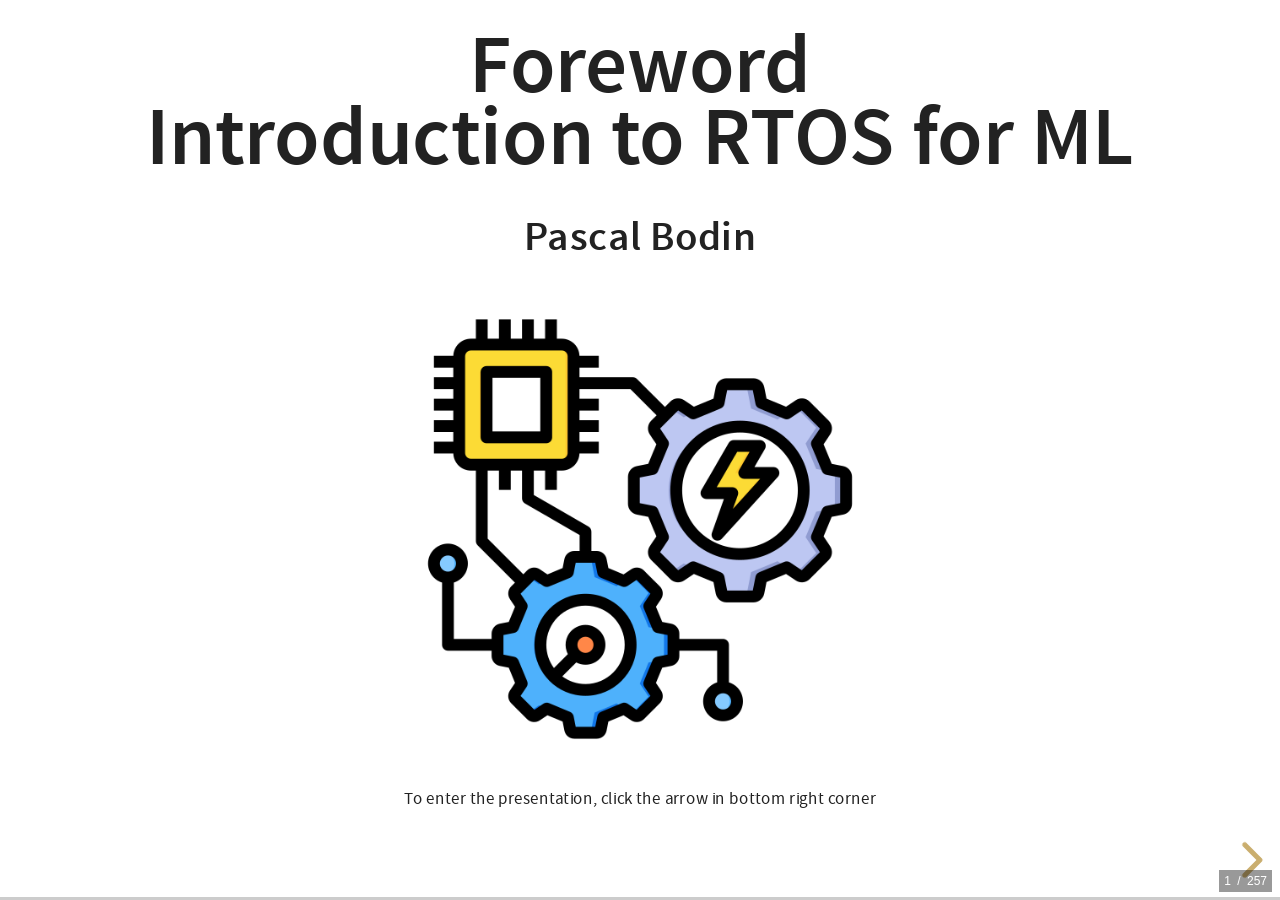
==== commit 3a241c03: "Finalize" ====
--- a/docs/index.html
+++ b/docs/index.html
@@ -254,10 +254,9 @@
             <div class="pbsmaller">
               <ul>
                 <li><a href="part2.html" target="_blank">Concurrency: summary</a></li>
-                <li>Time</li>
-                <li>Memory allocation</li>
-                <li>Middleware</li>
-                <li><b>Practice: a non-trivial application</b></li>
+                <li><a href="part2.html" target="_blank">Time</a></li>
+                <li><a href="part2.html" target="_blank">Memory allocation</a></li>
+                <li><a href="part2.html" target="_blank">Middleware</li>
               </ul>
             </div>
           </div>
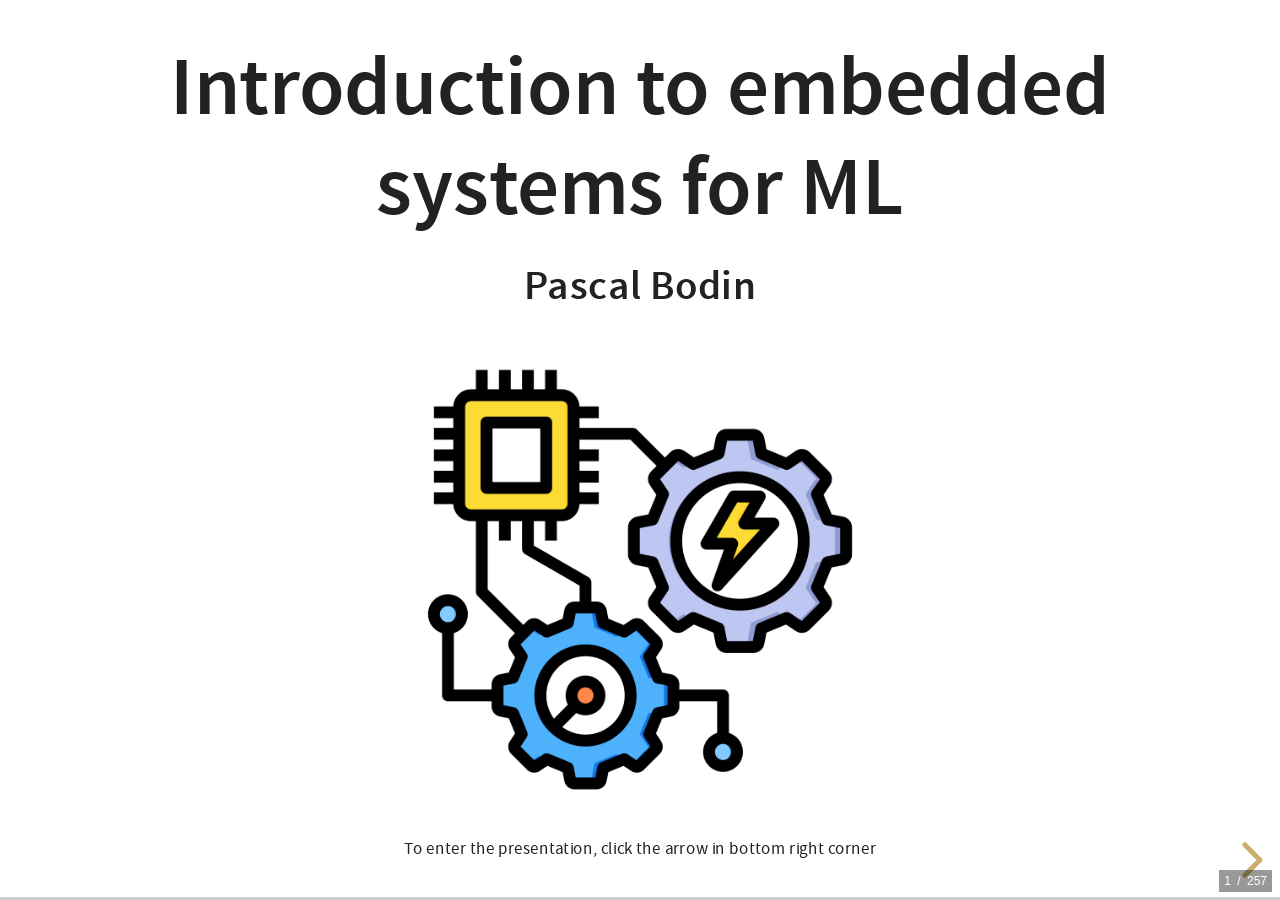
==== commit fe493bf6: "Correct a typo and improve title" ====
--- a/docs/index.html
+++ b/docs/index.html
@@ -25,7 +25,7 @@
         <!-- -------------------- Preambule ---------------------------------------- -->
         
         <section>
-          <h2>Introduction to RTOS for ML</h2>
+          <h2>Introduction to embedded systems for ML</h2>
           <h5>Pascal Bodin</h5>
           <img src="images/energy-system.png" height="350">
           <div class="pbverysmall">To enter the presentation, click the arrow in bottom right corner</div>
@@ -42,7 +42,7 @@
             <tbody>
               <tr>
                 <td>20-Dec-2024</td>
-                <td>Concurrency</td>
+                <td>Concurrency and final parts</td>
               </tr>
               <tr>
                 <td>16-Dec-2024</td>
@@ -256,7 +256,7 @@
                 <li><a href="part2.html" target="_blank">Concurrency: summary</a></li>
                 <li><a href="part2.html" target="_blank">Time</a></li>
                 <li><a href="part2.html" target="_blank">Memory allocation</a></li>
-                <li><a href="part2.html" target="_blank">Middleware</li>
+                <li><a href="part2.html" target="_blank">Middleware</a></li>
               </ul>
             </div>
           </div>
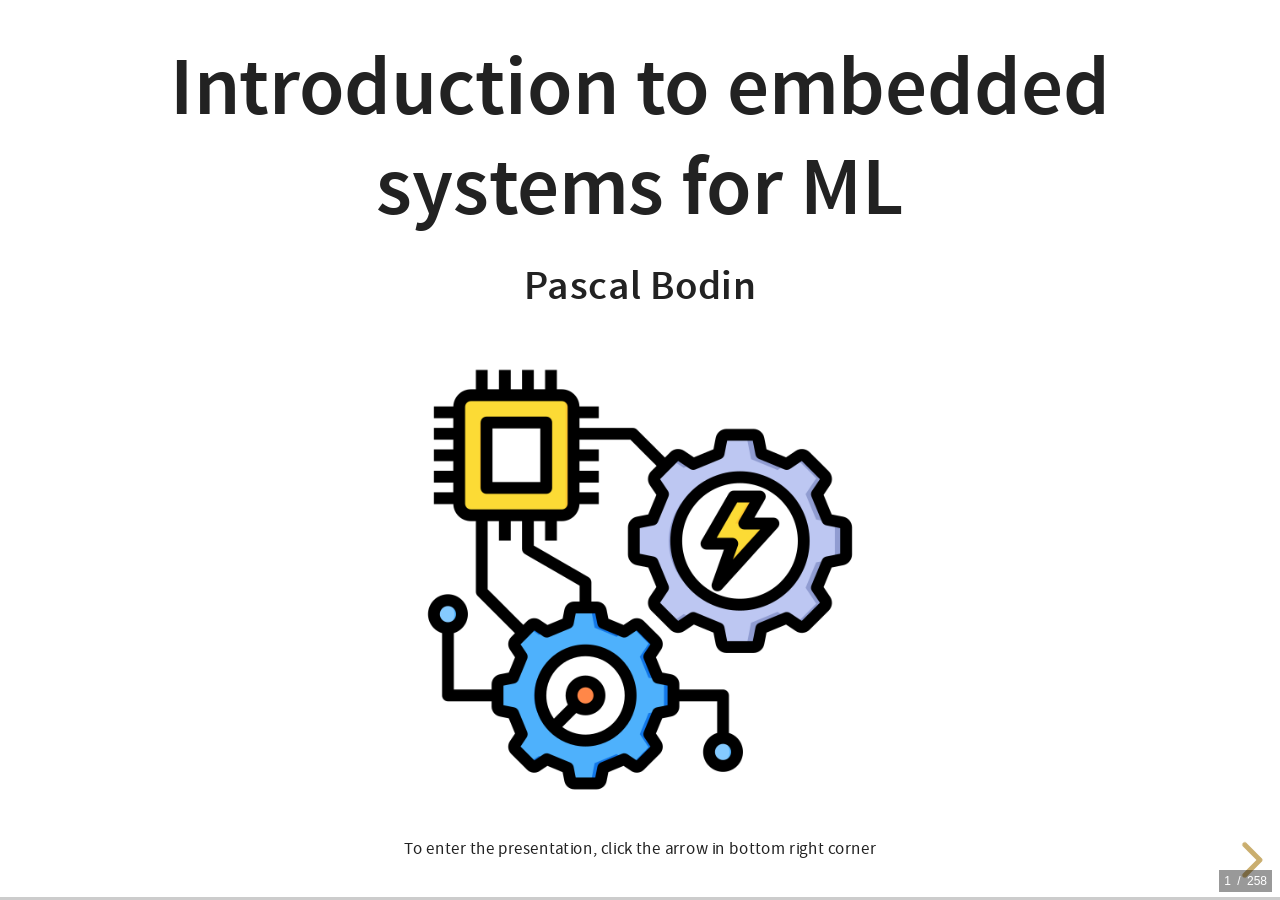
==== commit 97e3b9bd: "Upgrade exercise 03 to SDK 2024.6.2" ====
--- a/docs/index.html
+++ b/docs/index.html
@@ -40,6 +40,10 @@
               </tr>
             </thead>
             <tbody>
+              <tr>
+                <td>06-Jan-2025</td>
+                <td>Margaret Hamilton</td>
+              </tr>
               <tr>
                 <td>20-Dec-2024</td>
                 <td>Concurrency and final parts</td>
@@ -437,7 +441,8 @@
             <li>Cost divided by around 56,000</li>
           </ul>
           <div class="pbverysmall">
-            (Beware: comparing processing power in a really correct way is more complex than simply looking at the two FLOPS values. But, anyway, this gives an idea.)
+            (Beware: comparing processing power in a really correct way is more complex than simply 
+            looking at the two FLOPS values. But, anyway, this gives an idea.)
           </div>
         </section>
         <section>
@@ -457,11 +462,19 @@
           <ul>
             <li>Weight: aroung 32 kg (without the user interface)</li>
             <li>Power supply: 28 V CC - 70 W</li>
-            <li>Permanent memory: 36 Kwords</li>
-            <li>Erasable memory: 2 Kwords</li>
+            <li>Permanent memory: 36 Kwords (16 bits)</li>
+            <li>Erasable memory: 2 Kwords (16 bit)</li>
             <li>Clock: 1 MHz (83 kHz instruction cycle time)</li>
             <li>Simple operating system, with priority handling</li>
           </ul>
+        </section>
+        
+        <section>
+          <h4>Margaret Hamilton</h4>
+          <img src="images/Margaret_Hamilton_-_restoration.jpg" height="500">
+          <div class="pbverysmall">Source: <a href="https://en.wikipedia.org/wiki/Margaret_Hamilton_(software_engineer)"
+                                              title="Margaret Hamilton" target="_blank">
+                                              Wikipedia - Margaret Hamilton</a></div>
         </section>
         
         <section>
@@ -998,7 +1011,7 @@
             <div class="fragment fade-in-then-out">
               <img src="images/build4.png">
             </div>
-            <div class="fragment fade-in-then-out">
+            <div class="fragment">
               <p class="pbcenter">Then you run the executable file.</p>
             </div>
           </div>
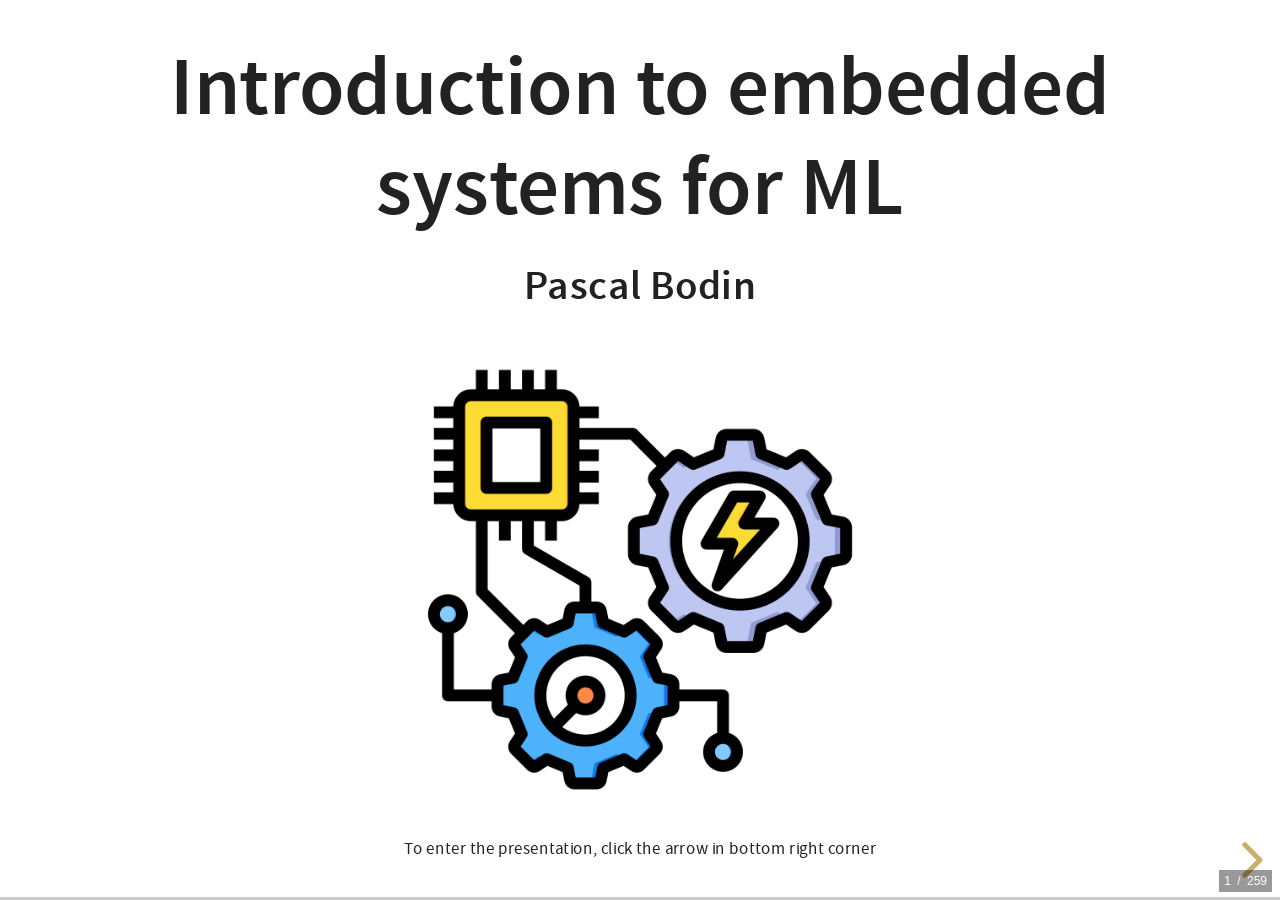
==== commit 8258a6f9: "Add an SPI interaction diagram" ====
--- a/docs/index.html
+++ b/docs/index.html
@@ -41,8 +41,8 @@
             </thead>
             <tbody>
               <tr>
-                <td>06-Jan-2025</td>
-                <td>Margaret Hamilton</td>
+                <td>08-Jan-2025</td>
+                <td>Static/automatic memory info correction</td>
               </tr>
               <tr>
                 <td>20-Dec-2024</td>
@@ -1932,7 +1932,17 @@
           <p>Registers can be read and/or written.</p>
           <img src="images/peripheralStructure.png" height="300">      
         </section>
-        
+
+        <section>
+          <h4>A generic example</h4>
+          <img src="images/spiInteractionExample.png">
+          <div class="pbverysmall">Source: 
+            <a
+              href="https://www.bosch-sensortec.com/media/boschsensortec/downloads/datasheets/bst-bmp280-ds001.pdf"
+              title="Bosch BME280 data sheet"
+              target="_blank">Bosch BME280 data sheet</a></div>
+        </section>
+                
         <section>
           <h4>Read operation</h4>
           <ul>
@@ -2446,6 +2456,8 @@
           <div class="row">
             <div class="column">
               <pre><code data-trim data-noescape data-line-numbers class="codeblock">
+                  int res;
+                  
                   int function1(int p) {
                     int temp = p * 10;
                     return temp;
@@ -2456,15 +2468,15 @@
                     return temp + 3;
                   }
                   
-                  int res = function2(3);
+                  res = function2(3);
                   ...
               </code></pre>
             </div>
             <div class="column">
-              <p class="pbsmaller">At line 11: <code>res</code> is allocated from automatic storage</p>
-              <p class="pbsmaller">Automatic storage is also allocated for the argument, <code>3</code></p>
-              <p class="pbsmaller">At line 7: <code>temp</code> is local to <code>function2</code>. Automatic storage</p>
-              <p class="pbsmaller">At line 2: <code>temp</code> is local to <code>function1</code>. Automatic storage</p>
+              <p class="pbsmaller">At line 1: <code>res</code> is allocated from static storage</p>
+              <p class="pbsmaller">At line 13: automatic storage is allocated for the argument, <code>3</code></p>
+              <p class="pbsmaller">At line 9: <code>temp</code> is local to <code>function2</code>. Automatic storage</p>
+              <p class="pbsmaller">At line 4: <code>temp</code> is local to <code>function1</code>. Automatic storage</p>
             </div>
           </div>
           <p>Automatic storage allocated to a function can be reused when the function exits.</p>
